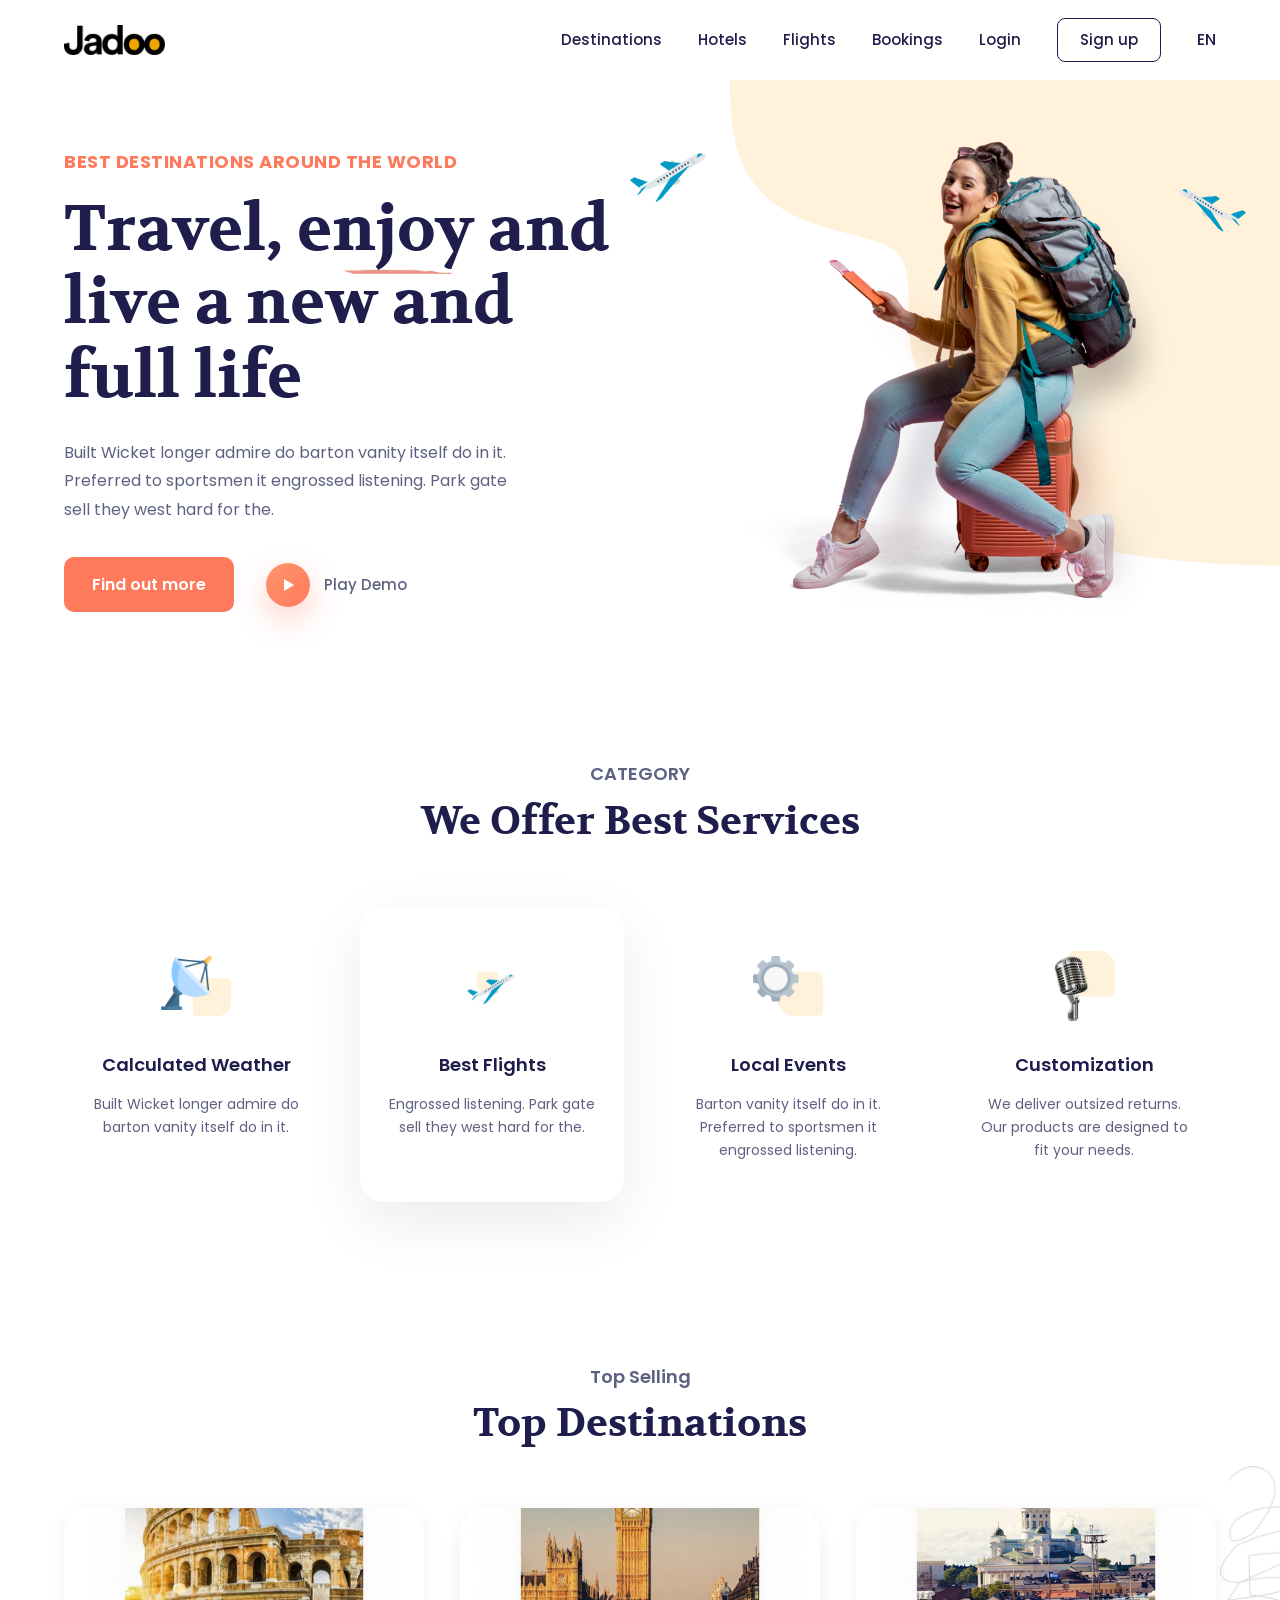
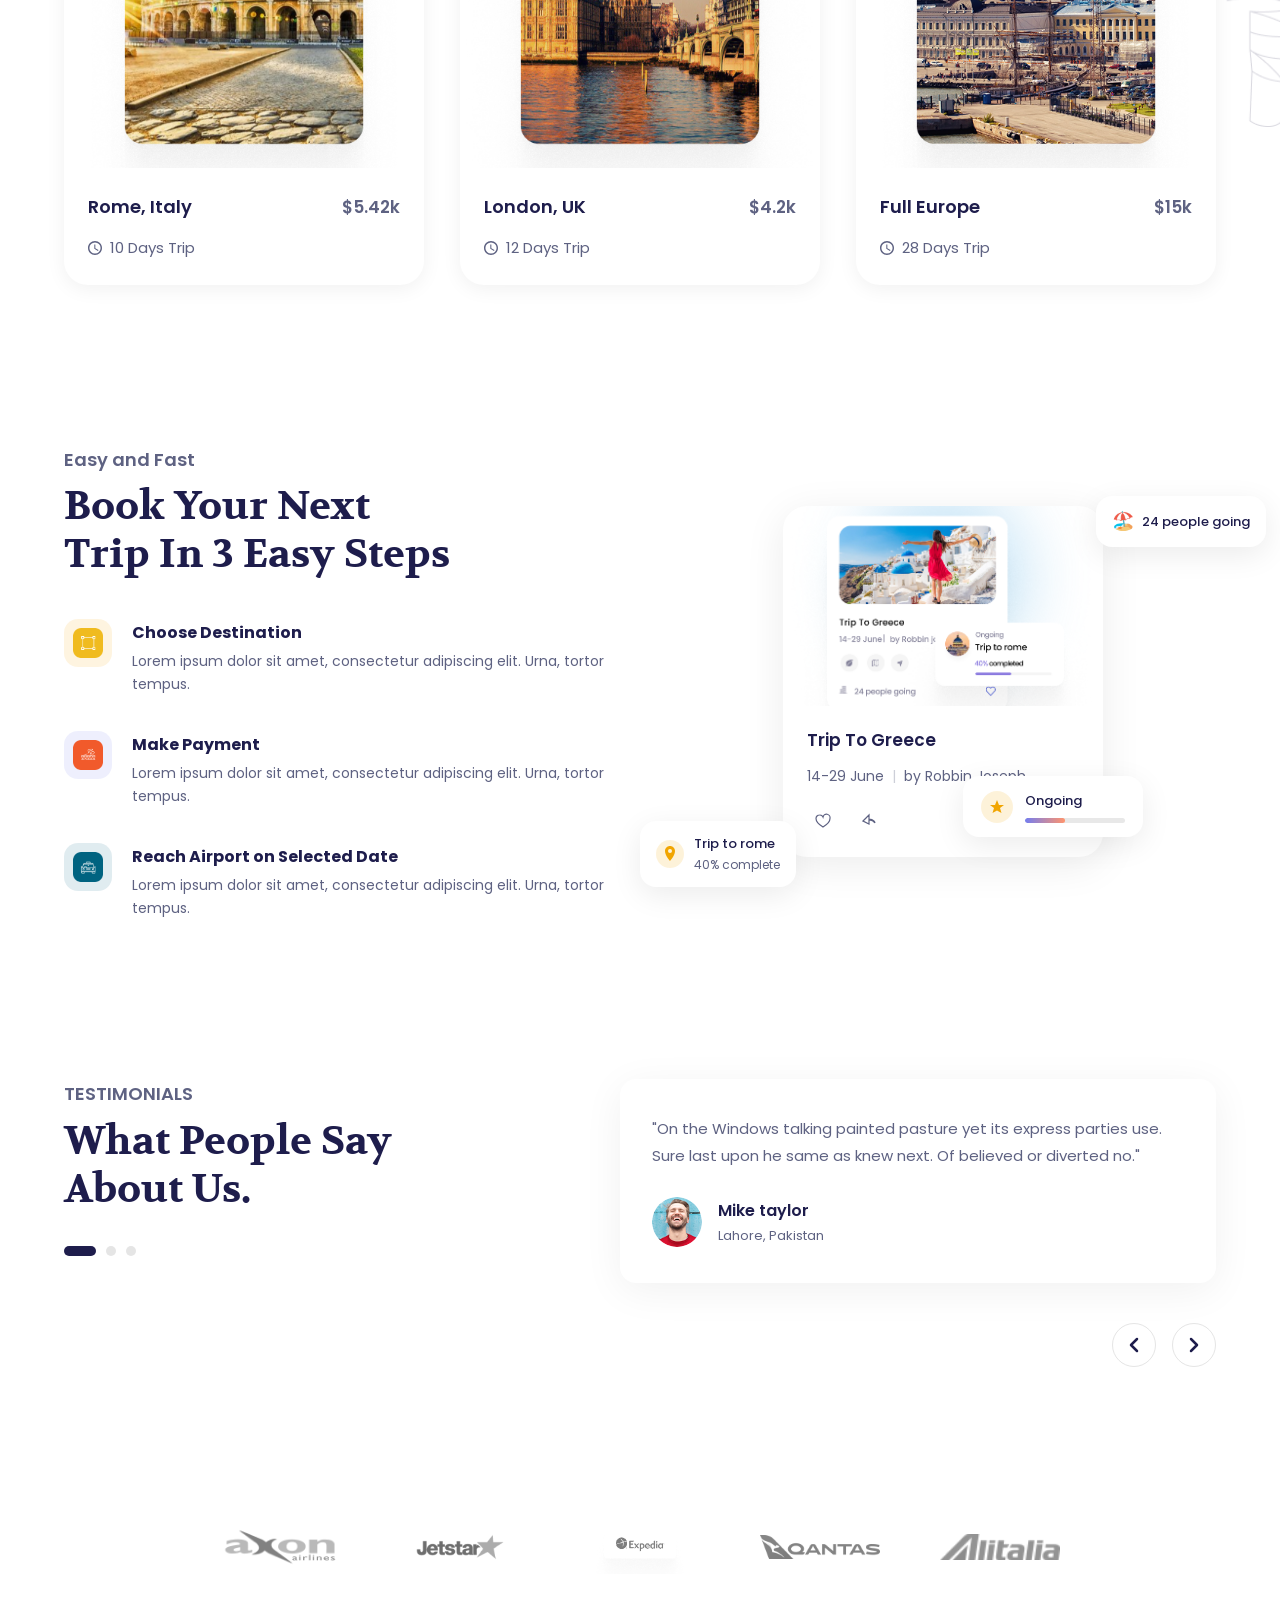
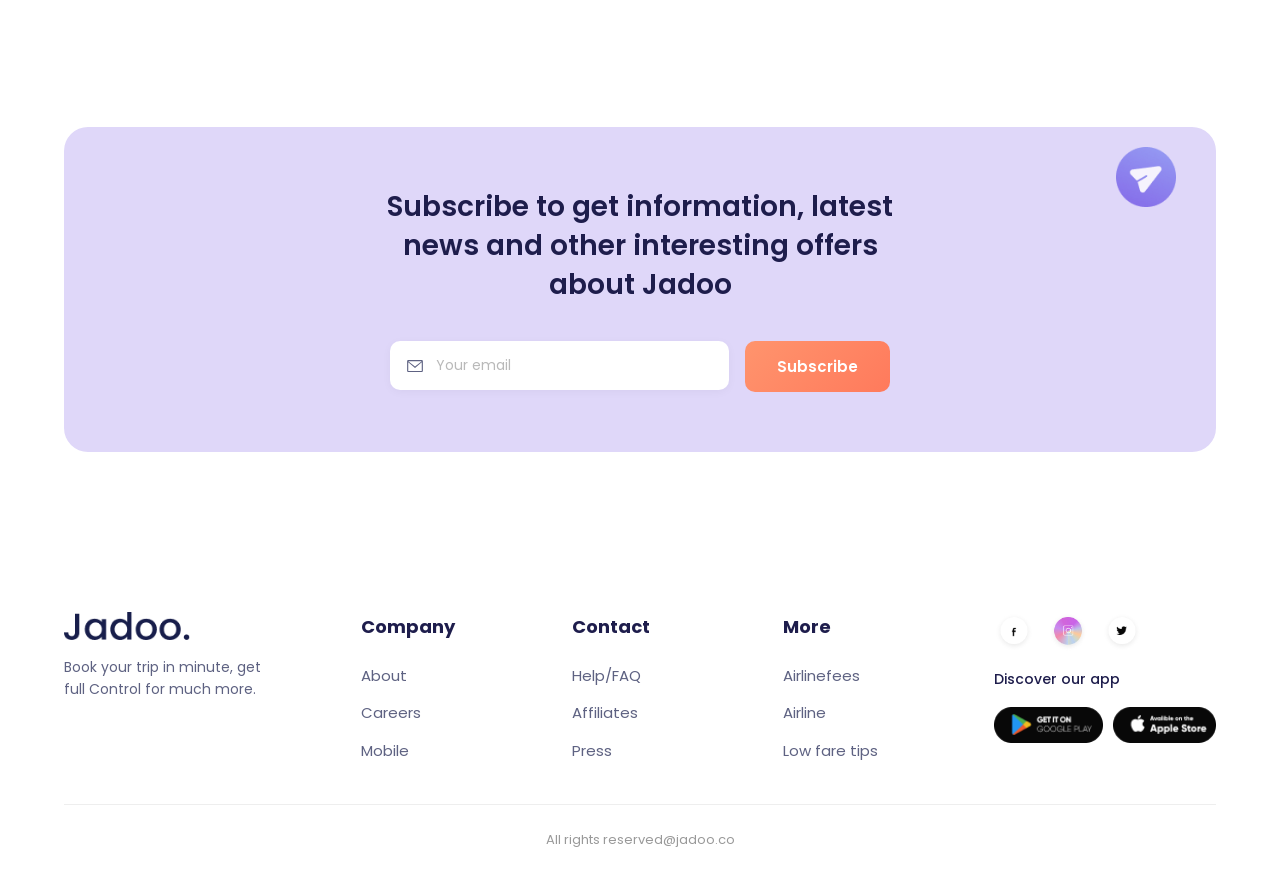
==== index.html @ 292cc36c "first commit" ====
<!DOCTYPE html>
<html lang="en">
<head>
  <meta charset="UTF-8">
  <meta name="viewport" content="width=device-width, initial-scale=1.0">
  <title>Jadoo - Travel More & Discover</title>
  <link rel="preconnect" href="https://fonts.googleapis.com">
  <link rel="preconnect" href="https://fonts.gstatic.com" crossorigin>
  <link href="https://fonts.googleapis.com/css2?family=Poppins:wght@300;400;500;600;700;800&family=Volkhov:ital,wght@0,400;0,700;1,700&display=swap" rel="stylesheet">
  <link rel="stylesheet" href="style.css">
</head>
<body>

  <!-- ===================== NAVBAR ===================== -->
  <header class="header">
    <div class="container">
      <nav class="navbar">
        <a href="#" class="logo">
          <img src="Assets/S1 Logo.png" alt="Jadoo">
        </a>

        <ul class="nav-links" id="navLinks">
          <li><a href="#destinations">Destinations</a></li>
          <li><a href="#services">Hotels</a></li>
          <li><a href="#booking">Flights</a></li>
          <li><a href="#testimonials">Bookings</a></li>
          <li><a href="#" class="nav-login">Login</a></li>
          <li><a href="#" class="btn btn-outline-nav">Sign up</a></li>
          <li class="lang-selector">EN</li>
        </ul>

        <button class="hamburger" id="hamburger" aria-label="Toggle navigation menu">
          <span></span>
          <span></span>
          <span></span>
        </button>
      </nav>
    </div>
  </header>

  <!-- ===================== S1: HERO ===================== -->
  <section id="hero" class="hero section">
    <img src="Assets/S1 Decore.png" alt="" class="hero-decore" aria-hidden="true">
    <img src="Assets/S1 Decore2.png" alt="" class="decore2-img" aria-hidden="true">
    <div class="container">
      <div class="hero-grid">
        <div class="hero-text">
          <p class="hero-subtitle">BEST DESTINATIONS AROUND THE WORLD</p>
          <h1 class="hero-heading">
            <span>Travel</span>, enjoy
            and live a new
            and full life
          </h1>
          <p class="hero-description">
            Built Wicket longer admire do barton vanity itself do in it.
            Preferred to sportsmen it engrossed listening. Park gate sell
            they west hard for the.
          </p>
          <div class="hero-buttons">
            <a href="#" class="btn btn-primary">Find out more</a>
            <a href="#" class="btn-play">
              <span class="play-circle">
                <svg width="10" height="12" viewBox="0 0 10 12" fill="none">
                  <path d="M0 0L10 6L0 12V0Z" fill="white"/>
                </svg>
              </span>
              Play Demo
            </a>
          </div>
        </div>
        <div class="hero-image">
          <img src="Assets/S1 Traveller 1.png" alt="Happy traveller with backpack" class="traveller-img">
          <img src="Assets/S1 Plane.png" alt="" class="plane-img" aria-hidden="true">
          <img src="Assets/S1 Plane.png" alt="" class="plane-img-right" aria-hidden="true">
        </div>
      </div>
    </div>
  </section>

  <!-- ===================== S2: SERVICES ===================== -->
  <section id="services" class="services section">
    <div class="container">
      <div class="section-header">
        <p class="section-subtitle">CATEGORY</p>
        <h2 class="section-title">We Offer Best Services</h2>
      </div>

      <div class="services-grid">
        <div class="service-card">
          <div class="service-icon">
            <img src="Assets/S2 Calculated Weather.png" alt="Calculated Weather">
          </div>
          <h3>Calculated Weather</h3>
          <p>Built Wicket longer admire do barton vanity itself do in it.</p>
        </div>

        <div class="service-card active">
          <div class="service-icon">
            <img src="Assets/S2 Best Flights.png" alt="Best Flights">
          </div>
          <h3>Best Flights</h3>
          <p>Engrossed listening. Park gate sell they west hard for the.</p>
        </div>

        <div class="service-card">
          <div class="service-icon">
            <img src="Assets/S2 Local Events.png" alt="Local Events">
          </div>
          <h3>Local Events</h3>
          <p>Barton vanity itself do in it. Preferred to sportsmen it engrossed listening.</p>
        </div>

        <div class="service-card">
          <div class="service-icon">
            <img src="Assets/S2 customization.png" alt="Customization">
          </div>
          <h3>Customization</h3>
          <p>We deliver outsized returns. Our products are designed to fit your needs.</p>
        </div>
      </div>
    </div>
  </section>

  <!-- ===================== S3: TOP DESTINATIONS ===================== -->
  <section id="destinations" class="destinations section">
    <div class="container">
      <div class="section-header">
        <p class="section-subtitle">Top Selling</p>
        <h2 class="section-title">Top Destinations</h2>
      </div>

      <div class="destinations-grid">
        <div class="destination-card">
          <div class="destination-img">
            <img src="Assets/S3 destination1.png" alt="Rome, Italy">
          </div>
          <div class="destination-info">
            <div class="destination-meta">
              <h3>Rome, Italy</h3>
              <span class="price">$5.42k</span>
            </div>
            <p class="duration">
              <svg width="14" height="14" viewBox="0 0 14 14" fill="none"><path d="M7 0C3.13 0 0 3.13 0 7s3.13 7 7 7 7-3.13 7-7-3.13-7-7-7zm0 12.6A5.6 5.6 0 1 1 7 1.4a5.6 5.6 0 0 1 0 11.2zm.35-9.1H6.3v4.2l3.675 2.205.525-.861L7.35 7.175V3.5z" fill="#5E6282"/></svg>
              10 Days Trip
            </p>
          </div>
        </div>

        <div class="destination-card">
          <div class="destination-img">
            <img src="Assets/S3 destination 2.jpg" alt="London, UK">
          </div>
          <div class="destination-info">
            <div class="destination-meta">
              <h3>London, UK</h3>
              <span class="price">$4.2k</span>
            </div>
            <p class="duration">
              <svg width="14" height="14" viewBox="0 0 14 14" fill="none"><path d="M7 0C3.13 0 0 3.13 0 7s3.13 7 7 7 7-3.13 7-7-3.13-7-7-7zm0 12.6A5.6 5.6 0 1 1 7 1.4a5.6 5.6 0 0 1 0 11.2zm.35-9.1H6.3v4.2l3.675 2.205.525-.861L7.35 7.175V3.5z" fill="#5E6282"/></svg>
              12 Days Trip
            </p>
          </div>
        </div>

        <div class="destination-card">
          <div class="destination-img">
            <img src="Assets/S3 destination 3.png" alt="Full Europe">
          </div>
          <div class="destination-info">
            <div class="destination-meta">
              <h3>Full Europe</h3>
              <span class="price">$15k</span>
            </div>
            <p class="duration">
              <svg width="14" height="14" viewBox="0 0 14 14" fill="none"><path d="M7 0C3.13 0 0 3.13 0 7s3.13 7 7 7 7-3.13 7-7-3.13-7-7-7zm0 12.6A5.6 5.6 0 1 1 7 1.4a5.6 5.6 0 0 1 0 11.2zm.35-9.1H6.3v4.2l3.675 2.205.525-.861L7.35 7.175V3.5z" fill="#5E6282"/></svg>
              28 Days Trip
            </p>
          </div>
        </div>
      </div>

      <img src="Assets/S3 Decore.png" alt="" class="destinations-decore" aria-hidden="true">
    </div>
  </section>

  <!-- ===================== S4: BOOKING STEPS ===================== -->
  <section id="booking" class="booking section">
    <div class="container">
      <div class="booking-grid">
        <div class="booking-left">
          <p class="section-subtitle">Easy and Fast</p>
          <h2 class="section-title booking-title">Book Your Next Trip In 3 Easy Steps</h2>

          <div class="steps">
            <div class="step">
              <div class="step-icon step-icon--orange">
                <img src="Assets/S4 choose destination.png" alt="Choose Destination">
              </div>
              <div class="step-text">
                <h3>Choose Destination</h3>
                <p>Lorem ipsum dolor sit amet, consectetur adipiscing elit. Urna, tortor tempus.</p>
              </div>
            </div>

            <div class="step">
              <div class="step-icon step-icon--blue">
                <img src="Assets/S4 make payment.png" alt="Make Payment">
              </div>
              <div class="step-text">
                <h3>Make Payment</h3>
                <p>Lorem ipsum dolor sit amet, consectetur adipiscing elit. Urna, tortor tempus.</p>
              </div>
            </div>

            <div class="step">
              <div class="step-icon step-icon--teal">
                <img src="Assets/S4  reach airport.png" alt="Reach Airport">
              </div>
              <div class="step-text">
                <h3>Reach Airport on Selected Date</h3>
                <p>Lorem ipsum dolor sit amet, consectetur adipiscing elit. Urna, tortor tempus.</p>
              </div>
            </div>
          </div>
        </div>

        <div class="booking-right">
          <div class="trip-card">
            <img src="Assets/S4 side image.png" alt="Trip to Greece" class="trip-card-img">
            <div class="trip-card-body">
              <h4>Trip To Greece</h4>
              <div class="trip-details">
                <p class="trip-date">14-29 June</p>
                <span class="trip-separator">|</span>
                <p class="trip-author">by Robbin Joseph</p>
              </div>
              <div class="trip-actions">
                <button class="trip-action-btn" aria-label="Save">
                  <svg width="16" height="16" viewBox="0 0 16 16" fill="none"><path d="M4.5 2A3.5 3.5 0 0 0 1 5.5c0 3.5 4.5 7 7 8.5 2.5-1.5 7-5 7-8.5A3.5 3.5 0 0 0 8 4.05 3.5 3.5 0 0 0 4.5 2z" stroke="#5E6282" stroke-width="1.2"/></svg>
                </button>
                <button class="trip-action-btn" aria-label="Share">
                  <svg width="16" height="16" viewBox="0 0 16 16" fill="none"><path d="M2 8l6-6v4c5 0 6 4 6 4s-2-3-6-3v4L2 8z" stroke="#5E6282" stroke-width="1.2" fill="none"/></svg>
                </button>
              </div>
            </div>

            <div class="trip-overlay-card">
              <div class="trip-overlay-icon">
                <svg width="14" height="14" viewBox="0 0 14 14" fill="none"><path d="M7 0L9 5h5l-4 3 1.5 5L7 10.5 2.5 13 4 8 0 5h5L7 0z" fill="#F1A501"/></svg>
              </div>
              <div class="trip-overlay-content">
                <p class="trip-overlay-label">Ongoing</p>
                <div class="trip-progress">
                  <div class="trip-progress-bar"></div>
                </div>
              </div>
            </div>
          </div>

          <div class="trip-mini-card">
            <div class="trip-mini-icon">
              <svg width="16" height="16" viewBox="0 0 16 16" fill="none"><path d="M8 0C5.24 0 3 2.24 3 5c0 4.5 5 10 5 10s5-5.5 5-10c0-2.76-2.24-5-5-5zm0 7a2 2 0 1 1 0-4 2 2 0 0 1 0 4z" fill="#F1A501"/></svg>
            </div>
            <div>
              <p class="trip-mini-title">Trip to rome</p>
              <p class="trip-mini-percent">40% complete</p>
            </div>
          </div>

          <div class="trip-people-card">
            <span class="people-emoji">🏖️</span>
            <p>24 people going</p>
          </div>
        </div>
      </div>
    </div>
  </section>

  <!-- ===================== S5: TESTIMONIALS ===================== -->
  <section id="testimonials" class="testimonials section">
    <div class="container">
      <div class="testimonials-grid">
        <div class="testimonials-left">
          <p class="section-subtitle">TESTIMONIALS</p>
          <h2 class="section-title">What People Say<br>About Us.</h2>
          <div class="testimonial-dots">
            <span class="dot active"></span>
            <span class="dot"></span>
            <span class="dot"></span>
          </div>
        </div>

        <div class="testimonials-right">
          <div class="testimonial-slider" id="testimonialSlider">
            <div class="testimonial-card active">
              <p class="testimonial-quote">
                "On the Windows talking painted pasture yet its express parties use. Sure last upon he same as knew next. Of believed or diverted no."
              </p>
              <div class="testimonial-author">
                <img src="Assets/S5 testimonial avater.png" alt="Mike Taylor">
                <div>
                  <h4>Mike taylor</h4>
                  <p>Lahore, Pakistan</p>
                </div>
              </div>
            </div>

            <div class="testimonial-card">
              <p class="testimonial-quote">
                "On the Windows talking painted pasture yet its express parties use. Sure last upon he same as knew next. Of believed or diverted no rejoiced."
              </p>
              <div class="testimonial-author">
                <img src="Assets/S5 testimonial avater.png" alt="Chris Thomas">
                <div>
                  <h4>Chris Thomas</h4>
                  <p>CEO of Red Button</p>
                </div>
              </div>
            </div>

            <div class="testimonial-card">
              <p class="testimonial-quote">
                "On the Windows talking painted pasture yet its express parties use. Sure last upon he same as knew next."
              </p>
              <div class="testimonial-author">
                <img src="Assets/S5 testimonial avater.png" alt="Sarah Johnson">
                <div>
                  <h4>Sarah Johnson</h4>
                  <p>New York, USA</p>
                </div>
              </div>
            </div>
          </div>

          <div class="testimonial-nav">
            <button class="testimonial-nav-btn prev" aria-label="Previous testimonial">
              <svg width="10" height="16" viewBox="0 0 10 16" fill="none"><path d="M8 2L2 8l6 6" stroke="currentColor" stroke-width="2.5" stroke-linecap="round" stroke-linejoin="round"/></svg>
            </button>
            <button class="testimonial-nav-btn next" aria-label="Next testimonial">
              <svg width="10" height="16" viewBox="0 0 10 16" fill="none"><path d="M2 2l6 6-6 6" stroke="currentColor" stroke-width="2.5" stroke-linecap="round" stroke-linejoin="round"/></svg>
            </button>
          </div>
        </div>
      </div>

      <div class="sponsors">
        <img src="Assets/S5 sponsor1.png" alt="Sponsor">
        <img src="Assets/S5 sponsor2.png" alt="Sponsor">
        <img src="Assets/S5 sponsor3.png" alt="Sponsor">
        <img src="Assets/S5 sponsor4.png" alt="Sponsor">
        <img src="Assets/S5 sponsor5.png" alt="Sponsor">
      </div>
    </div>
  </section>

  <!-- ===================== S6: SUBSCRIBE ===================== -->
  <section id="subscribe" class="subscribe section">
    <div class="container">
      <div class="subscribe-card">
        <img src="Assets/S6 top corner icon.png" alt="" class="subscribe-icon" aria-hidden="true">
        <div class="subscribe-content">
          <h2>Subscribe to get information, latest news and other interesting offers about Jadoo</h2>
          <form class="subscribe-form" onsubmit="return false;">
            <div class="subscribe-input-group">
              <svg class="input-icon" width="18" height="18" viewBox="0 0 18 18" fill="none"><path d="M15.75 3H2.25A1.125 1.125 0 0 0 1.125 4.125v9.75A1.125 1.125 0 0 0 2.25 15h13.5a1.125 1.125 0 0 0 1.125-1.125v-9.75A1.125 1.125 0 0 0 15.75 3zM2.25 4.125h13.5L9 9.563 2.25 4.125zm0 9.75v-8.7L9 10.875l6.75-5.7v8.7H2.25z" fill="#5E6282"/></svg>
              <input type="email" placeholder="Your email" aria-label="Email address">
            </div>
            <button type="submit" class="btn btn-subscribe">Subscribe</button>
          </form>
        </div>
      </div>
    </div>
  </section>

  <!-- ===================== S7: FOOTER ===================== -->
  <footer class="footer">
    <div class="container">
      <div class="footer-grid">
        <div class="footer-brand">
          <a href="#" class="footer-logo">
            <img src="Assets/footer logo.png" alt="Jadoo">
          </a>
          <p>Book your trip in minute, get full Control for much more.</p>
        </div>

        <div class="footer-col">
          <h4>Company</h4>
          <ul>
            <li><a href="#">About</a></li>
            <li><a href="#">Careers</a></li>
            <li><a href="#">Mobile</a></li>
          </ul>
        </div>

        <div class="footer-col">
          <h4>Contact</h4>
          <ul>
            <li><a href="#">Help/FAQ</a></li>
            <li><a href="#">Affiliates</a></li>
            <li><a href="#">Press</a></li>
          </ul>
        </div>

        <div class="footer-col">
          <h4>More</h4>
          <ul>
            <li><a href="#">Airlinefees</a></li>
            <li><a href="#">Airline</a></li>
            <li><a href="#">Low fare tips</a></li>
          </ul>
        </div>

        <div class="footer-social-apps">
          <div class="social-icons">
            <a href="#" aria-label="Facebook"><img src="Assets/Social.png" alt="Facebook"></a>
            <a href="#" aria-label="Instagram"><img src="Assets/Social (1).png" alt="Instagram"></a>
            <a href="#" aria-label="Twitter"><img src="Assets/Social (2).png" alt="Twitter"></a>
          </div>
          <p class="discover-label">Discover our app</p>
          <div class="app-badges">
            <a href="#"><img src="Assets/Google Play.png" alt="Get it on Google Play"></a>
            <a href="#"><img src="Assets/Play Store.png" alt="Download on the App Store"></a>
          </div>
        </div>
      </div>

      <div class="footer-bottom">
        <p>All rights reserved@jadoo.co</p>
      </div>
    </div>
  </footer>

  <script src="script.js"></script>
</body>
</html>
---- style.css ----
/* ===========================
   1. RESET & CSS VARIABLES
   =========================== */

*,
*::before,
*::after {
  margin: 0;
  padding: 0;
  box-sizing: border-box;
}

:root {
  --primary: #FF7A5C;
  --primary-dark: #e8654a;
  --dark-blue: #1E1D4C;
  --light-bg: #F7F7FB;
  --text-gray: #5E6282;
  --white: #FFFFFF;
  --accent-yellow: #F1A501;
  --accent-purple: #747DEF;
  --subscribe-bg: #DFD7F9;
  --shadow: 0 8px 30px rgba(0, 0, 0, 0.06);
  --shadow-lg: 0 20px 60px rgba(0, 0, 0, 0.08);
  --radius: 16px;
  --radius-sm: 10px;
  --radius-lg: 24px;
  --container: 1200px;
  --section-pad: 80px;
  --transition: 0.3s ease;
}

html {
  scroll-behavior: smooth;
}

body {
  font-family: 'Poppins', sans-serif;
  color: var(--text-gray);
  background: var(--white);
  line-height: 1.7;
  overflow-x: hidden;
}

img {
  max-width: 100%;
  display: block;
}

a {
  text-decoration: none;
  color: inherit;
}

ul {
  list-style: none;
}

button {
  border: none;
  background: none;
  cursor: pointer;
  font-family: inherit;
}

/* ===========================
   2. UTILITY / GLOBAL
   =========================== */

.container {
  max-width: var(--container);
  margin: 0 auto;
  padding: 0 24px;
}

.section {
  padding: var(--section-pad) 0;
}

.section-header {
  text-align: center;
  margin-bottom: 60px;
}

.section-subtitle {
  font-size: 18px;
  font-weight: 600;
  color: var(--text-gray);
  margin-bottom: 8px;
}

.section-title {
  font-family: 'Volkhov', serif;
  font-size: 40px;
  font-weight: 700;
  color: var(--dark-blue);
  line-height: 1.2;
}

.btn {
  display: inline-block;
  padding: 14px 28px;
  border-radius: var(--radius-sm);
  font-size: 16px;
  font-weight: 600;
  transition: var(--transition);
  cursor: pointer;
  border: none;
  font-family: inherit;
}

.btn-primary {
  background: var(--primary);
  color: var(--white);
}

.btn-primary:hover {
  background: var(--primary-dark);
  transform: translateY(-2px);
  box-shadow: 0 8px 24px rgba(255, 122, 92, 0.35);
}

/* ===========================
   3. NAVBAR
   =========================== */

.header {
  position: fixed;
  top: 0;
  left: 0;
  width: 100%;
  z-index: 1000;
  background: rgba(255, 255, 255, 0.95);
  backdrop-filter: blur(10px);
  transition: box-shadow var(--transition);
}

.header.scrolled {
  box-shadow: 0 2px 20px rgba(0, 0, 0, 0.06);
}

.navbar {
  display: flex;
  align-items: center;
  justify-content: space-between;
  height: 80px;
}

.logo img {
  height: 30px;
  width: auto;
}

.nav-links {
  display: flex;
  align-items: center;
  gap: 36px;
}

.nav-links li a {
  font-size: 15px;
  font-weight: 500;
  color: var(--dark-blue);
  transition: color var(--transition);
  position: relative;
}

.nav-links li a:hover {
  color: var(--primary);
}

.nav-links li a::after {
  content: '';
  position: absolute;
  bottom: -4px;
  left: 0;
  width: 0;
  height: 2px;
  background: var(--primary);
  transition: width var(--transition);
}

.nav-links li a:hover::after {
  width: 100%;
}

.btn-outline-nav {
  border: 1px solid var(--dark-blue) !important;
  border-radius: 8px !important;
  padding: 8px 22px !important;
  font-weight: 500 !important;
}

.btn-outline-nav:hover {
  background: var(--dark-blue) !important;
  color: var(--white) !important;
}

.btn-outline-nav::after {
  display: none !important;
}

.lang-selector {
  font-weight: 500;
  color: var(--dark-blue);
  cursor: pointer;
}

.hamburger {
  display: none;
  flex-direction: column;
  gap: 5px;
  z-index: 1001;
}

.hamburger span {
  display: block;
  width: 26px;
  height: 3px;
  background: var(--dark-blue);
  border-radius: 2px;
  transition: var(--transition);
}

.hamburger.active span:nth-child(1) {
  transform: rotate(45deg) translate(5px, 6px);
}

.hamburger.active span:nth-child(2) {
  opacity: 0;
}

.hamburger.active span:nth-child(3) {
  transform: rotate(-45deg) translate(5px, -6px);
}

/* ===========================
   4. S1 – HERO SECTION
   =========================== */

.hero {
  padding-top: 140px;
  padding-bottom: 60px;
  position: relative;
  overflow: hidden;
}

.hero-decore {
  position: absolute;
  top: 0;
  right: 0;
  width: 550px;
  z-index: 0;
  pointer-events: none;
}

.hero-grid {
  display: grid;
  grid-template-columns: 1fr 1fr;
  align-items: center;
  gap: 40px;
  position: relative;
  z-index: 1;
}

.hero-subtitle {
  font-size: 18px;
  font-weight: 700;
  color: var(--primary);
  letter-spacing: 0.5px;
  margin-bottom: 16px;
  text-transform: uppercase;
}

.hero-heading {
  font-family: 'Volkhov', serif;
  font-size: 64px;
  font-weight: 700;
  color: var(--dark-blue);
  line-height: 1.15;
  margin-bottom: 24px;
}

.heading-highlight {
  position: relative;
  display: inline;
}

.heading-highlight::after {
  content: '';
  position: absolute;
  bottom: 2px;
  left: 0;
  width: 100%;
  height: 10px;
  background: var(--accent-yellow);
  opacity: 0.4;
  border-radius: 4px;
  z-index: -1;
}

.hero-description {
  font-size: 16px;
  color: var(--text-gray);
  max-width: 460px;
  margin-bottom: 32px;
  line-height: 1.8;
}

.hero-buttons {
  display: flex;
  align-items: center;
  gap: 32px;
}

.btn-play {
  display: flex;
  align-items: center;
  gap: 14px;
  font-size: 15px;
  font-weight: 500;
  color: var(--text-gray);
  transition: color var(--transition);
}

.btn-play:hover {
  color: var(--dark-blue);
}

.play-circle {
  width: 44px;
  height: 44px;
  background: linear-gradient(135deg, #FF946D 0%, #FF7A5C 100%);
  border-radius: 50%;
  display: flex;
  align-items: center;
  justify-content: center;
  box-shadow: 0 12px 30px rgba(255, 122, 92, 0.35);
  transition: transform var(--transition);
}

.play-circle svg {
  margin-left: 2px;
}

.btn-play:hover .play-circle {
  transform: scale(1.1);
}

.hero-image {
  position: relative;
  display: flex;
  justify-content: center;
}

.traveller-img {
  width: 100%;
  max-width: 480px;
  position: relative;
  z-index: 2;
}

.plane-img {
  position: absolute;
  top: -20px;
  left: -30px;
  width: 80px;
  z-index: 3;
  animation: float 4s ease-in-out infinite;
}

.hero-text {
  position: relative;
}

.decore2-img {
  position: absolute;
  top: 40%;
  left: 32%;
  transform: translate(-50%, -50%);
  width: 140px;
  z-index: 0;
  pointer-events: none;
  opacity: 0.7;
}

.plane-img-right {
  position: absolute;
  top: 20px;
  right: -30px;
  width: 70px;
  z-index: 3;
  transform: scaleX(-1);
  animation: float 4.5s ease-in-out infinite 1s;
}

@keyframes float {
  0%, 100% { transform: translateY(0) rotate(0deg); }
  50% { transform: translateY(-18px) rotate(3deg); }
}

/* ===========================
   5. S2 – SERVICES
   =========================== */

.services {
  background: var(--white);
}

.services-grid {
  display: grid;
  grid-template-columns: repeat(4, 1fr);
  gap: 32px;
}

.service-card {
  text-align: center;
  padding: 40px 28px;
  border-radius: var(--radius-lg);
  transition: all var(--transition);
  position: relative;
}

.service-card:hover {
  transform: translateY(-10px);
  box-shadow: var(--shadow-lg);
}

.service-card.active {
  box-shadow: var(--shadow-lg);
}

.service-icon {
  width: 80px;
  height: 80px;
  margin: 0 auto 24px;
  display: flex;
  align-items: center;
  justify-content: center;
}

.service-icon img {
  max-width: 70px;
  max-height: 70px;
  object-fit: contain;
}

.service-card h3 {
  font-size: 18px;
  font-weight: 600;
  color: var(--dark-blue);
  margin-bottom: 12px;
}

.service-card p {
  font-size: 14px;
  color: var(--text-gray);
  line-height: 1.65;
}

/* ===========================
   6. S3 – TOP DESTINATIONS
   =========================== */

.destinations {
  background: var(--white);
  position: relative;
}

.destinations .container {
  position: relative;
}

.destinations-decore {
  position: absolute;
  right: -80px;
  top: 20%;
  width: 100px;
  opacity: 0.3;
  pointer-events: none;
}

.destinations-grid {
  display: grid;
  grid-template-columns: repeat(3, 1fr);
  gap: 36px;
}

.destination-card {
  background: var(--white);
  border-radius: var(--radius-lg);
  overflow: hidden;
  box-shadow: 0 4px 20px rgba(0, 0, 0, 0.06);
  transition: all var(--transition);
}

.destination-card:hover {
  transform: translateY(-8px);
  box-shadow: var(--shadow-lg);
}

.destination-img {
  width: 100%;
  height: 260px;
  overflow: hidden;
}

.destination-img img {
  width: 100%;
  height: 100%;
  object-fit: cover;
  transition: transform 0.5s ease;
}

.destination-card:hover .destination-img img {
  transform: scale(1.05);
}

.destination-info {
  padding: 24px;
}

.destination-meta {
  display: flex;
  justify-content: space-between;
  align-items: center;
  margin-bottom: 12px;
}

.destination-meta h3 {
  font-size: 18px;
  font-weight: 600;
  color: var(--dark-blue);
}

.price {
  font-size: 17px;
  font-weight: 600;
  color: var(--text-gray);
}

.duration {
  display: flex;
  align-items: center;
  gap: 8px;
  font-size: 15px;
  color: var(--text-gray);
}

.duration svg {
  flex-shrink: 0;
}

/* ===========================
   7. S4 – BOOKING STEPS
   =========================== */

.booking {
  background: var(--white);
}

.booking-grid {
  display: grid;
  grid-template-columns: 1fr 1fr;
  gap: 60px;
  align-items: center;
}

.booking-title {
  text-align: left;
  margin-bottom: 40px;
  max-width: 400px;
}

.booking-left .section-subtitle {
  text-align: left;
}

.steps {
  display: flex;
  flex-direction: column;
  gap: 36px;
}

.step {
  display: flex;
  gap: 20px;
  align-items: flex-start;
}

.step-icon {
  width: 48px;
  height: 48px;
  border-radius: 14px;
  display: flex;
  align-items: center;
  justify-content: center;
  flex-shrink: 0;
}

.step-icon img {
  width: 30px;
  height: 30px;
  object-fit: contain;
}

.step-icon--orange { background: rgba(241, 165, 1, 0.12); }
.step-icon--blue { background: rgba(116, 125, 239, 0.12); }
.step-icon--teal { background: rgba(0, 99, 128, 0.12); }

.step-text h3 {
  font-size: 16px;
  font-weight: 700;
  color: var(--dark-blue);
  margin-bottom: 4px;
}

.step-text p {
  font-size: 14px;
  color: var(--text-gray);
  line-height: 1.6;
}

.booking-right {
  position: relative;
  display: flex;
  justify-content: center;
}

.trip-card {
  background: var(--white);
  border-radius: var(--radius-lg);
  box-shadow: 0 8px 40px rgba(0, 0, 0, 0.08);
  overflow: visible;
  width: 320px;
  position: relative;
}

.trip-card-img {
  width: 100%;
  height: 200px;
  object-fit: cover;
  border-radius: var(--radius-lg) var(--radius-lg) 0 0;
}

.trip-card-body {
  padding: 20px 24px;
}

.trip-card-body h4 {
  font-size: 17px;
  font-weight: 600;
  color: var(--dark-blue);
  margin-bottom: 10px;
}

.trip-details {
  display: flex;
  align-items: center;
  gap: 8px;
  font-size: 14px;
  color: var(--text-gray);
  margin-bottom: 16px;
}

.trip-separator {
  opacity: 0.3;
}

.trip-actions {
  display: flex;
  gap: 14px;
}

.trip-action-btn {
  width: 32px;
  height: 32px;
  display: flex;
  align-items: center;
  justify-content: center;
  border-radius: 50%;
  transition: background var(--transition);
}

.trip-action-btn:hover {
  background: var(--light-bg);
}

.trip-overlay-card {
  position: absolute;
  bottom: 20px;
  right: -40px;
  background: var(--white);
  border-radius: var(--radius);
  padding: 14px 18px;
  display: flex;
  align-items: center;
  gap: 12px;
  box-shadow: 0 8px 30px rgba(0, 0, 0, 0.08);
  z-index: 5;
}

.trip-overlay-icon {
  width: 32px;
  height: 32px;
  border-radius: 50%;
  background: rgba(241, 165, 1, 0.15);
  display: flex;
  align-items: center;
  justify-content: center;
}

.trip-overlay-label {
  font-size: 13px;
  font-weight: 500;
  color: var(--dark-blue);
  margin-bottom: 6px;
}

.trip-progress {
  width: 100px;
  height: 5px;
  background: #e8e8e8;
  border-radius: 10px;
  overflow: hidden;
}

.trip-progress-bar {
  width: 40%;
  height: 100%;
  background: linear-gradient(90deg, var(--accent-purple), #FF946D);
  border-radius: 10px;
}

.trip-mini-card {
  position: absolute;
  bottom: -30px;
  left: -30px;
  background: var(--white);
  border-radius: var(--radius);
  padding: 12px 16px;
  display: flex;
  align-items: center;
  gap: 10px;
  box-shadow: 0 8px 30px rgba(0, 0, 0, 0.08);
  z-index: 5;
}

.trip-mini-icon {
  width: 28px;
  height: 28px;
  border-radius: 50%;
  background: rgba(241, 165, 1, 0.15);
  display: flex;
  align-items: center;
  justify-content: center;
}

.trip-mini-title {
  font-size: 13px;
  font-weight: 500;
  color: var(--dark-blue);
}

.trip-mini-percent {
  font-size: 12px;
  color: var(--text-gray);
}

.trip-people-card {
  position: absolute;
  top: -10px;
  right: -50px;
  background: var(--white);
  border-radius: var(--radius);
  padding: 10px 16px;
  display: flex;
  align-items: center;
  gap: 8px;
  box-shadow: 0 8px 30px rgba(0, 0, 0, 0.08);
  font-size: 13px;
  color: var(--dark-blue);
  font-weight: 500;
  z-index: 5;
}

.people-emoji {
  font-size: 18px;
}

/* ===========================
   8. S5 – TESTIMONIALS
   =========================== */

.testimonials {
  background: var(--white);
  padding-bottom: 40px;
}

.testimonials-grid {
  display: grid;
  grid-template-columns: 1fr 1.2fr;
  gap: 60px;
  align-items: flex-start;
  margin-bottom: 80px;
}

.testimonials-left .section-subtitle {
  text-align: left;
}

.testimonials-left .section-title {
  text-align: left;
  margin-bottom: 32px;
}

.testimonial-dots {
  display: flex;
  gap: 10px;
}

.dot {
  width: 10px;
  height: 10px;
  border-radius: 50%;
  background: #E5E5E5;
  cursor: pointer;
  transition: all var(--transition);
}

.dot.active {
  width: 32px;
  border-radius: 20px;
  background: var(--dark-blue);
}

.testimonials-right {
  position: relative;
}

.testimonial-slider {
  position: relative;
  min-height: 220px;
}

.testimonial-card {
  background: var(--white);
  border-radius: var(--radius);
  padding: 36px 32px;
  box-shadow: 0 8px 40px rgba(0, 0, 0, 0.06);
  position: absolute;
  top: 0;
  left: 0;
  width: 100%;
  opacity: 0;
  transform: translateX(30px);
  transition: all 0.5s ease;
  pointer-events: none;
}

.testimonial-card.active {
  opacity: 1;
  transform: translateX(0);
  pointer-events: auto;
  position: relative;
}

.testimonial-quote {
  font-size: 15px;
  color: var(--text-gray);
  line-height: 1.8;
  margin-bottom: 28px;
}

.testimonial-author {
  display: flex;
  align-items: center;
  gap: 16px;
}

.testimonial-author img {
  width: 50px;
  height: 50px;
  border-radius: 50%;
  object-fit: cover;
}

.testimonial-author h4 {
  font-size: 16px;
  font-weight: 600;
  color: var(--dark-blue);
}

.testimonial-author p {
  font-size: 13px;
  color: var(--text-gray);
}

.testimonial-nav {
  display: flex;
  gap: 16px;
  margin-top: 24px;
  justify-content: flex-end;
}

.testimonial-nav-btn {
  width: 44px;
  height: 44px;
  border-radius: 50%;
  display: flex;
  align-items: center;
  justify-content: center;
  transition: all var(--transition);
  color: var(--dark-blue);
  border: 1px solid #E5E5E5;
}

.testimonial-nav-btn:hover {
  background: var(--primary);
  color: var(--white);
  border-color: var(--primary);
}

.sponsors {
  display: flex;
  justify-content: center;
  align-items: center;
  gap: 60px;
  flex-wrap: wrap;
  padding: 40px 0;
  opacity: 0.6;
}

.sponsors img {
  width: 120px;
  /* height: 40px; */
  object-fit: contain;
  filter: grayscale(100%);
  transition: filter var(--transition);
}

.sponsors img:hover {
  filter: grayscale(0%);
}

/* ===========================
   9. S6 – SUBSCRIBE
   =========================== */

.subscribe {
  padding: 40px 0 100px;
}

.subscribe-card {
  background: var(--subscribe-bg);
  border-radius: var(--radius-lg);
  padding: 60px 80px;
  text-align: center;
  position: relative;
  overflow: hidden;
}

.subscribe-icon {
  position: absolute;
  top: 20px;
  right: 40px;
  width: 60px;
  opacity: 0.7;
  pointer-events: none;
}

.subscribe-content h2 {
  font-family: 'Poppins', sans-serif;
  font-size: 28px;
  font-weight: 600;
  color: var(--dark-blue);
  max-width: 560px;
  margin: 0 auto 36px;
  line-height: 1.4;
}

.subscribe-form {
  display: flex;
  justify-content: center;
  gap: 16px;
  max-width: 500px;
  margin: 0 auto;
}

.subscribe-input-group {
  flex: 1;
  position: relative;
}

.input-icon {
  position: absolute;
  left: 16px;
  top: 50%;
  transform: translateY(-50%);
  pointer-events: none;
}

.subscribe-input-group input {
  width: 100%;
  padding: 14px 18px 14px 46px;
  border: none;
  border-radius: var(--radius-sm);
  font-size: 14px;
  font-family: inherit;
  color: var(--dark-blue);
  background: var(--white);
  outline: none;
  box-shadow: 0 2px 10px rgba(0, 0, 0, 0.04);
}

.subscribe-input-group input::placeholder {
  color: #b9b9b9;
}

.btn-subscribe {
  padding: 14px 32px;
  background: linear-gradient(135deg, #FF946D 0%, #FF7A5C 100%);
  color: var(--white);
  border: none;
  border-radius: var(--radius-sm);
  font-size: 15px;
  font-weight: 600;
  cursor: pointer;
  transition: all var(--transition);
  white-space: nowrap;
  font-family: inherit;
}

.btn-subscribe:hover {
  transform: translateY(-2px);
  box-shadow: 0 8px 24px rgba(255, 122, 92, 0.35);
}

/* ===========================
   10. S7 – FOOTER
   =========================== */

.footer {
  background: var(--white);
  padding: 60px 0 30px;
}

.footer-grid {
  display: grid;
  grid-template-columns: 1.5fr 1fr 1fr 1fr 1.3fr;
  gap: 40px;
  margin-bottom: 40px;
}

.footer-brand p {
  font-size: 14px;
  color: var(--text-gray);
  margin-top: 16px;
  max-width: 220px;
  line-height: 1.6;
}

.footer-logo img {
  height: 28px;
  width: auto;
}

.footer-col h4 {
  font-size: 18px;
  font-weight: 700;
  color: var(--dark-blue);
  margin-bottom: 20px;
}

.footer-col ul {
  display: flex;
  flex-direction: column;
  gap: 10px;
}

.footer-col ul li a {
  font-size: 15px;
  color: var(--text-gray);
  transition: color var(--transition);
}

.footer-col ul li a:hover {
  color: var(--primary);
}

.footer-social-apps {
  display: flex;
  flex-direction: column;
  gap: 16px;
}

.social-icons {
  display: flex;
  gap: 14px;
}

.social-icons a {
  width: 40px;
  height: 40px;
  display: flex;
  align-items: center;
  justify-content: center;
  transition: transform var(--transition);
}

.social-icons a:hover {
  transform: translateY(-3px);
}

.social-icons img {
  width: 40px;
  height: 40px;
  object-fit: contain;
}

.discover-label {
  font-size: 14px;
  font-weight: 500;
  color: var(--dark-blue);
}

.app-badges {
  display: flex;
  gap: 10px;
}

.app-badges img {
  height: 36px;
  width: auto;
  object-fit: contain;
  transition: transform var(--transition);
}

.app-badges a:hover img {
  transform: translateY(-2px);
}

.footer-bottom {
  text-align: center;
  padding-top: 24px;
  border-top: 1px solid #eee;
  font-size: 13px;
  color: #999;
}

/* ===========================
   11. ANIMATIONS
   =========================== */

@keyframes fadeInUp {
  from {
    opacity: 0;
    transform: translateY(30px);
  }
  to {
    opacity: 1;
    transform: translateY(0);
  }
}

.animate-in {
  opacity: 0;
  transform: translateY(30px);
  transition: all 0.6s ease;
}

.animate-in.visible {
  opacity: 1;
  transform: translateY(0);
}

/* ===========================
   12. MEDIA QUERIES
   =========================== */

/* ---------- Tablet (max 1024px) ---------- */
@media (max-width: 1024px) {
  :root {
    --section-pad: 60px;
  }

  .section-title {
    font-size: 34px;
  }

  .hero-heading {
    font-size: 48px;
  }

  .hero-decore {
    width: 400px;
  }

  .services-grid {
    grid-template-columns: repeat(2, 1fr);
    gap: 24px;
  }

  .destinations-grid {
    grid-template-columns: repeat(2, 1fr);
    gap: 24px;
  }

  .booking-grid {
    gap: 40px;
  }

  .trip-card {
    width: 280px;
  }

  .trip-overlay-card {
    right: -20px;
  }

  .trip-mini-card {
    left: -10px;
  }

  .trip-people-card {
    right: -20px;
  }

  .testimonials-grid {
    gap: 40px;
  }

  .footer-grid {
    grid-template-columns: repeat(3, 1fr);
    gap: 30px;
  }

  .sponsors {
    gap: 40px;
  }
}

/* ---------- Tablet portrait (max 768px) ---------- */
@media (max-width: 768px) {
  :root {
    --section-pad: 50px;
  }

  .hamburger {
    display: flex;
  }

  .nav-links {
    position: fixed;
    top: 0;
    right: -100%;
    width: 280px;
    height: 100vh;
    background: var(--white);
    flex-direction: column;
    padding: 100px 40px 40px;
    gap: 24px;
    box-shadow: -4px 0 30px rgba(0, 0, 0, 0.1);
    transition: right var(--transition);
    z-index: 999;
  }

  .nav-links.active {
    right: 0;
  }

  .hero-grid {
    grid-template-columns: 1fr;
    text-align: center;
  }

  .hero-heading {
    font-size: 40px;
  }

  .hero-description {
    margin: 0 auto 32px;
  }

  .hero-buttons {
    justify-content: center;
  }

  .hero-image {
    order: -1;
  }

  .traveller-img {
    max-width: 340px;
  }

  .plane-img {
    width: 60px;
    top: -10px;
    left: 20px;
  }

  .plane-img-right {
    width: 50px;
    top: 10px;
    right: -10px;
  }

  .decore2-img {
    width: 100px;
  }

  .hero-decore {
    width: 300px;
    top: -30px;
  }

  .section-title {
    font-size: 30px;
  }

  .destinations-grid {
    grid-template-columns: 1fr 1fr;
  }

  .booking-grid {
    grid-template-columns: 1fr;
    gap: 50px;
  }

  .booking-title {
    max-width: 100%;
  }

  .booking-right {
    justify-content: center;
  }

  .trip-overlay-card {
    right: 0;
    bottom: 10px;
  }

  .trip-mini-card {
    left: 0;
    bottom: -20px;
  }

  .trip-people-card {
    right: 0;
    top: -5px;
  }

  .testimonials-grid {
    grid-template-columns: 1fr;
    text-align: center;
    gap: 40px;
  }

  .testimonials-left .section-subtitle,
  .testimonials-left .section-title {
    text-align: center;
  }

  .testimonial-dots {
    justify-content: center;
  }

  .testimonial-nav {
    justify-content: center;
  }

  .subscribe-card {
    padding: 40px 30px;
  }

  .subscribe-content h2 {
    font-size: 22px;
  }

  .subscribe-form {
    flex-direction: column;
  }

  .footer-grid {
    grid-template-columns: 1fr 1fr;
    gap: 30px;
  }

  .sponsors {
    gap: 30px;
  }

  .sponsors img {
    width: 100px;
    height: 32px;
  }
}

/* ---------- Mobile (max 480px) ---------- */
@media (max-width: 480px) {
  :root {
    --section-pad: 40px;
  }

  .container {
    padding: 0 16px;
  }

  .section-header {
    margin-bottom: 40px;
  }

  .section-subtitle {
    font-size: 15px;
  }

  .section-title {
    font-size: 26px;
  }

  .hero {
    padding-top: 110px;
  }

  .hero-heading {
    font-size: 32px;
  }

  .hero-subtitle {
    font-size: 14px;
  }

  .hero-description {
    font-size: 14px;
  }

  .hero-buttons {
    flex-direction: column;
    gap: 20px;
  }

  .hero-buttons .btn-primary {
    width: 100%;
    text-align: center;
  }

  .hero-decore {
    width: 200px;
  }

  .traveller-img {
    max-width: 280px;
  }

  .plane-img-right {
    width: 40px;
    right: 0;
  }

  .decore2-img {
    width: 70px;
  }

  .services-grid {
    grid-template-columns: 1fr;
  }

  .destinations-grid {
    grid-template-columns: 1fr;
  }

  .destination-img {
    height: 220px;
  }

  .trip-card {
    width: 100%;
    max-width: 300px;
  }

  .trip-overlay-card,
  .trip-mini-card,
  .trip-people-card {
    position: relative;
    top: auto;
    right: auto;
    bottom: auto;
    left: auto;
    margin-top: 12px;
  }

  .booking-right {
    flex-direction: column;
    align-items: center;
    gap: 12px;
  }

  .testimonial-card {
    padding: 28px 20px;
  }

  .subscribe-card {
    padding: 32px 20px;
  }

  .subscribe-content h2 {
    font-size: 20px;
  }

  .footer-grid {
    grid-template-columns: 1fr;
    text-align: center;
  }

  .footer-brand p {
    max-width: 100%;
  }

  .social-icons {
    justify-content: center;
  }

  .app-badges {
    justify-content: center;
  }

  .sponsors {
    gap: 20px;
  }

  .sponsors img {
    width: 80px;
    height: 28px;
  }
}
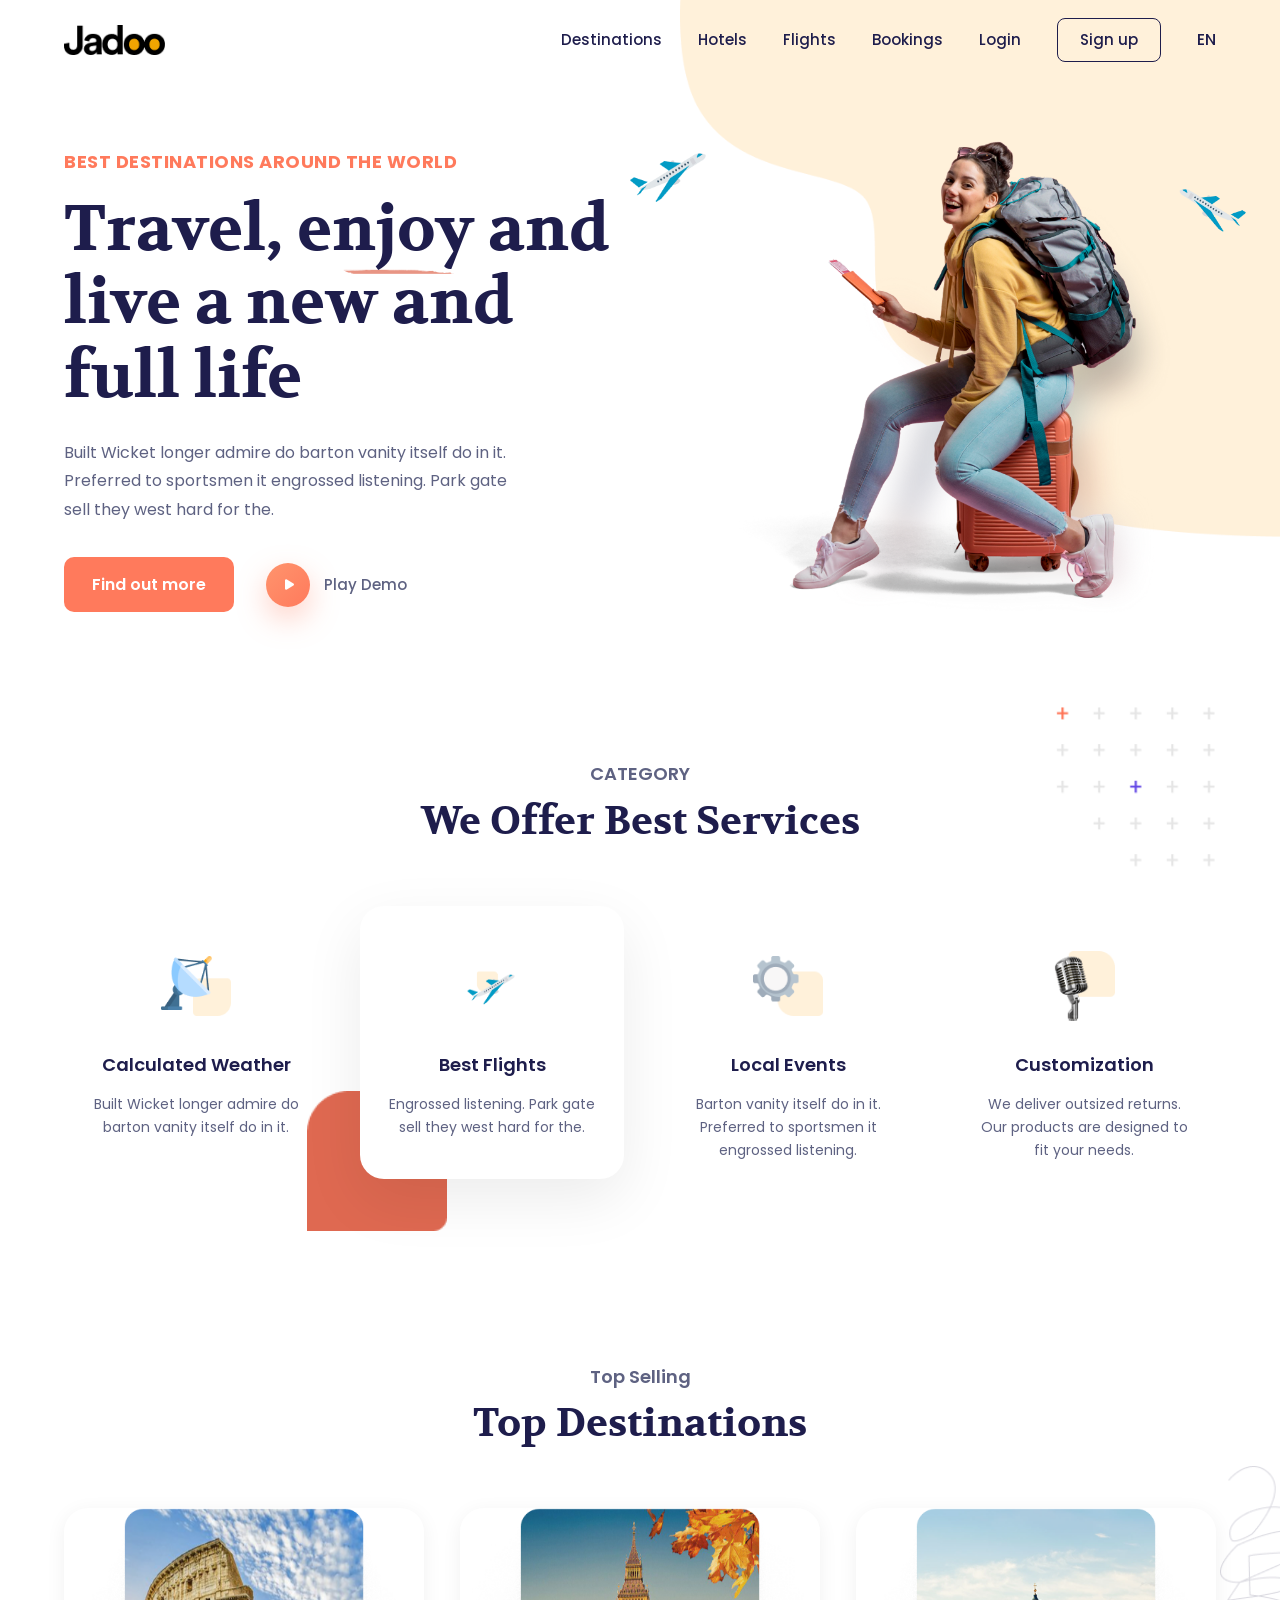
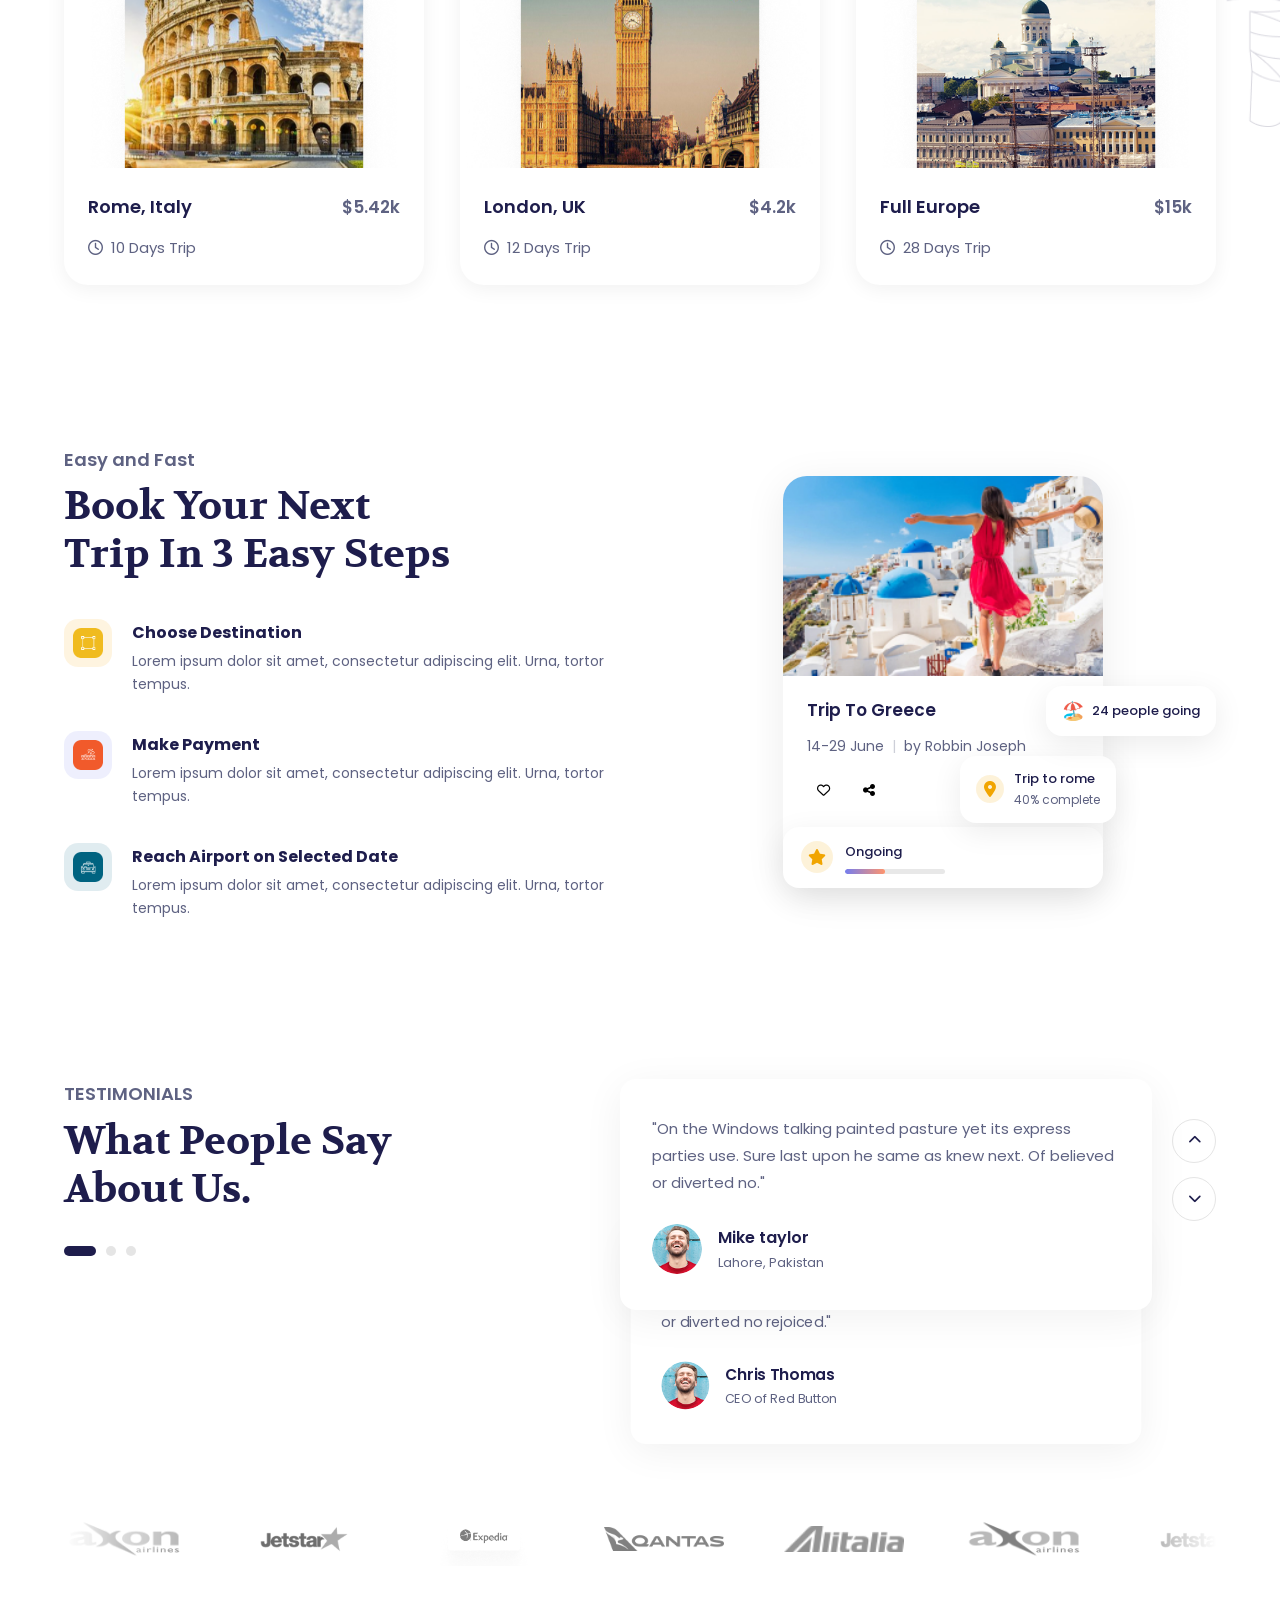
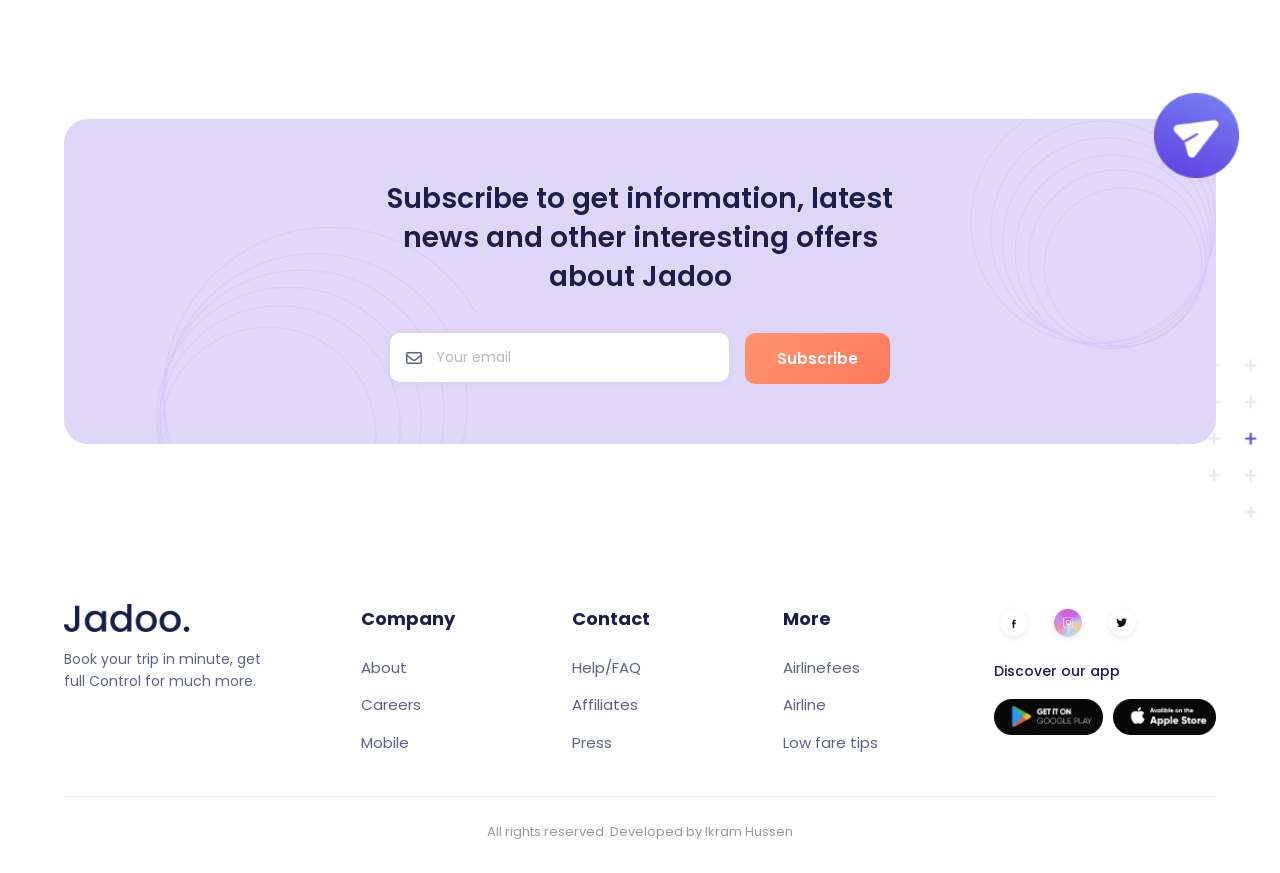
==== commit cb1fe804: "Modified" ====
--- a/index.html
+++ b/index.html
@@ -7,6 +7,7 @@
   <link rel="preconnect" href="https://fonts.googleapis.com">
   <link rel="preconnect" href="https://fonts.gstatic.com" crossorigin>
   <link href="https://fonts.googleapis.com/css2?family=Poppins:wght@300;400;500;600;700;800&family=Volkhov:ital,wght@0,400;0,700;1,700&display=swap" rel="stylesheet">
+  <link rel="stylesheet" href="https://cdnjs.cloudflare.com/ajax/libs/font-awesome/6.5.1/css/all.min.css">
   <link rel="stylesheet" href="style.css">
 </head>
 <body>
@@ -16,7 +17,7 @@
     <div class="container">
       <nav class="navbar">
         <a href="#" class="logo">
-          <img src="Assets/S1 Logo.png" alt="Jadoo">
+          <img src="Assets/s1-logo.png" alt="Jadoo">
         </a>
 
         <ul class="nav-links" id="navLinks">
@@ -40,8 +41,8 @@
 
   <!-- ===================== S1: HERO ===================== -->
   <section id="hero" class="hero section">
-    <img src="Assets/S1 Decore.png" alt="" class="hero-decore" aria-hidden="true">
-    <img src="Assets/S1 Decore2.png" alt="" class="decore2-img" aria-hidden="true">
+    <img src="Assets/s1-decore.png" alt="" class="hero-decore" aria-hidden="true">
+    <img src="Assets/s1-decore2.png" alt="" class="decore2-img" aria-hidden="true">
     <div class="container">
       <div class="hero-grid">
         <div class="hero-text">
@@ -60,18 +61,16 @@
             <a href="#" class="btn btn-primary">Find out more</a>
             <a href="#" class="btn-play">
               <span class="play-circle">
-                <svg width="10" height="12" viewBox="0 0 10 12" fill="none">
-                  <path d="M0 0L10 6L0 12V0Z" fill="white"/>
-                </svg>
+                <i class="fa-solid fa-play"></i>
               </span>
               Play Demo
             </a>
           </div>
         </div>
         <div class="hero-image">
-          <img src="Assets/S1 Traveller 1.png" alt="Happy traveller with backpack" class="traveller-img">
-          <img src="Assets/S1 Plane.png" alt="" class="plane-img" aria-hidden="true">
-          <img src="Assets/S1 Plane.png" alt="" class="plane-img-right" aria-hidden="true">
+          <img src="Assets/s1-traveller.png" alt="Happy traveller with backpack" class="traveller-img">
+          <img src="Assets/s1-plane.png" alt="" class="plane-img" aria-hidden="true">
+          <img src="Assets/s1-plane.png" alt="" class="plane-img-right" aria-hidden="true">
         </div>
       </div>
     </div>
@@ -79,6 +78,7 @@
 
   <!-- ===================== S2: SERVICES ===================== -->
   <section id="services" class="services section">
+    <img src="Assets/s2-design.png" alt="" class="services-decore" aria-hidden="true">
     <div class="container">
       <div class="section-header">
         <p class="section-subtitle">CATEGORY</p>
@@ -88,23 +88,26 @@
       <div class="services-grid">
         <div class="service-card">
           <div class="service-icon">
-            <img src="Assets/S2 Calculated Weather.png" alt="Calculated Weather">
+            <img src="Assets/s2-calculated-weather.png" alt="Calculated Weather">
           </div>
           <h3>Calculated Weather</h3>
           <p>Built Wicket longer admire do barton vanity itself do in it.</p>
         </div>
 
-        <div class="service-card active">
-          <div class="service-icon">
-            <img src="Assets/S2 Best Flights.png" alt="Best Flights">
-          </div>
-          <h3>Best Flights</h3>
-          <p>Engrossed listening. Park gate sell they west hard for the.</p>
+        <div class="service-card-wrapper">
+          <img src="Assets/s2-bg.png" alt="" class="service-card-bg" aria-hidden="true">
+          <div class="service-card active">
+            <div class="service-icon">
+              <img src="Assets/s2-best-flights.png" alt="Best Flights">
+            </div>
+            <h3>Best Flights</h3>
+            <p>Engrossed listening. Park gate sell they west hard for the.</p>
+          </div>
         </div>
 
         <div class="service-card">
           <div class="service-icon">
-            <img src="Assets/S2 Local Events.png" alt="Local Events">
+            <img src="Assets/s2-local-events.png" alt="Local Events">
           </div>
           <h3>Local Events</h3>
           <p>Barton vanity itself do in it. Preferred to sportsmen it engrossed listening.</p>
@@ -112,7 +115,7 @@
 
         <div class="service-card">
           <div class="service-icon">
-            <img src="Assets/S2 customization.png" alt="Customization">
+            <img src="Assets/s2-customization.png" alt="Customization">
           </div>
           <h3>Customization</h3>
           <p>We deliver outsized returns. Our products are designed to fit your needs.</p>
@@ -132,7 +135,7 @@
       <div class="destinations-grid">
         <div class="destination-card">
           <div class="destination-img">
-            <img src="Assets/S3 destination1.png" alt="Rome, Italy">
+            <img src="Assets/s3-destination-1.png" alt="Rome, Italy">
           </div>
           <div class="destination-info">
             <div class="destination-meta">
@@ -140,7 +143,7 @@
               <span class="price">$5.42k</span>
             </div>
             <p class="duration">
-              <svg width="14" height="14" viewBox="0 0 14 14" fill="none"><path d="M7 0C3.13 0 0 3.13 0 7s3.13 7 7 7 7-3.13 7-7-3.13-7-7-7zm0 12.6A5.6 5.6 0 1 1 7 1.4a5.6 5.6 0 0 1 0 11.2zm.35-9.1H6.3v4.2l3.675 2.205.525-.861L7.35 7.175V3.5z" fill="#5E6282"/></svg>
+              <i class="fa-regular fa-clock"></i>
               10 Days Trip
             </p>
           </div>
@@ -148,7 +151,7 @@
 
         <div class="destination-card">
           <div class="destination-img">
-            <img src="Assets/S3 destination 2.jpg" alt="London, UK">
+            <img src="Assets/s3-destination-2.jpg" alt="London, UK">
           </div>
           <div class="destination-info">
             <div class="destination-meta">
@@ -156,7 +159,7 @@
               <span class="price">$4.2k</span>
             </div>
             <p class="duration">
-              <svg width="14" height="14" viewBox="0 0 14 14" fill="none"><path d="M7 0C3.13 0 0 3.13 0 7s3.13 7 7 7 7-3.13 7-7-3.13-7-7-7zm0 12.6A5.6 5.6 0 1 1 7 1.4a5.6 5.6 0 0 1 0 11.2zm.35-9.1H6.3v4.2l3.675 2.205.525-.861L7.35 7.175V3.5z" fill="#5E6282"/></svg>
+              <i class="fa-regular fa-clock"></i>
               12 Days Trip
             </p>
           </div>
@@ -164,7 +167,7 @@
 
         <div class="destination-card">
           <div class="destination-img">
-            <img src="Assets/S3 destination 3.png" alt="Full Europe">
+            <img src="Assets/s3-destination-3.png" alt="Full Europe">
           </div>
           <div class="destination-info">
             <div class="destination-meta">
@@ -172,14 +175,14 @@
               <span class="price">$15k</span>
             </div>
             <p class="duration">
-              <svg width="14" height="14" viewBox="0 0 14 14" fill="none"><path d="M7 0C3.13 0 0 3.13 0 7s3.13 7 7 7 7-3.13 7-7-3.13-7-7-7zm0 12.6A5.6 5.6 0 1 1 7 1.4a5.6 5.6 0 0 1 0 11.2zm.35-9.1H6.3v4.2l3.675 2.205.525-.861L7.35 7.175V3.5z" fill="#5E6282"/></svg>
+              <i class="fa-regular fa-clock"></i>
               28 Days Trip
             </p>
           </div>
         </div>
       </div>
 
-      <img src="Assets/S3 Decore.png" alt="" class="destinations-decore" aria-hidden="true">
+      <img src="Assets/s3-decore.png" alt="" class="destinations-decore" aria-hidden="true">
     </div>
   </section>
 
@@ -194,7 +197,7 @@
           <div class="steps">
             <div class="step">
               <div class="step-icon step-icon--orange">
-                <img src="Assets/S4 choose destination.png" alt="Choose Destination">
+                <img src="Assets/s4-choose-destination.png" alt="Choose Destination">
               </div>
               <div class="step-text">
                 <h3>Choose Destination</h3>
@@ -204,7 +207,7 @@
 
             <div class="step">
               <div class="step-icon step-icon--blue">
-                <img src="Assets/S4 make payment.png" alt="Make Payment">
+                <img src="Assets/s4-make-payment.png" alt="Make Payment">
               </div>
               <div class="step-text">
                 <h3>Make Payment</h3>
@@ -214,7 +217,7 @@
 
             <div class="step">
               <div class="step-icon step-icon--teal">
-                <img src="Assets/S4  reach airport.png" alt="Reach Airport">
+                <img src="Assets/s4-reach-airport.png" alt="Reach Airport">
               </div>
               <div class="step-text">
                 <h3>Reach Airport on Selected Date</h3>
@@ -226,7 +229,7 @@
 
         <div class="booking-right">
           <div class="trip-card">
-            <img src="Assets/S4 side image.png" alt="Trip to Greece" class="trip-card-img">
+            <img src="Assets/s4-side-image.png" alt="Trip to Greece" class="trip-card-img">
             <div class="trip-card-body">
               <h4>Trip To Greece</h4>
               <div class="trip-details">
@@ -236,17 +239,17 @@
               </div>
               <div class="trip-actions">
                 <button class="trip-action-btn" aria-label="Save">
-                  <svg width="16" height="16" viewBox="0 0 16 16" fill="none"><path d="M4.5 2A3.5 3.5 0 0 0 1 5.5c0 3.5 4.5 7 7 8.5 2.5-1.5 7-5 7-8.5A3.5 3.5 0 0 0 8 4.05 3.5 3.5 0 0 0 4.5 2z" stroke="#5E6282" stroke-width="1.2"/></svg>
+                  <i class="fa-regular fa-heart"></i>
                 </button>
                 <button class="trip-action-btn" aria-label="Share">
-                  <svg width="16" height="16" viewBox="0 0 16 16" fill="none"><path d="M2 8l6-6v4c5 0 6 4 6 4s-2-3-6-3v4L2 8z" stroke="#5E6282" stroke-width="1.2" fill="none"/></svg>
+                  <i class="fa-solid fa-share-nodes"></i>
                 </button>
               </div>
             </div>
 
             <div class="trip-overlay-card">
               <div class="trip-overlay-icon">
-                <svg width="14" height="14" viewBox="0 0 14 14" fill="none"><path d="M7 0L9 5h5l-4 3 1.5 5L7 10.5 2.5 13 4 8 0 5h5L7 0z" fill="#F1A501"/></svg>
+                <i class="fa-solid fa-star" style="color: #F1A501;"></i>
               </div>
               <div class="trip-overlay-content">
                 <p class="trip-overlay-label">Ongoing</p>
@@ -259,7 +262,7 @@
 
           <div class="trip-mini-card">
             <div class="trip-mini-icon">
-              <svg width="16" height="16" viewBox="0 0 16 16" fill="none"><path d="M8 0C5.24 0 3 2.24 3 5c0 4.5 5 10 5 10s5-5.5 5-10c0-2.76-2.24-5-5-5zm0 7a2 2 0 1 1 0-4 2 2 0 0 1 0 4z" fill="#F1A501"/></svg>
+              <i class="fa-solid fa-location-dot" style="color: #F1A501;"></i>
             </div>
             <div>
               <p class="trip-mini-title">Trip to rome</p>
@@ -297,7 +300,7 @@
                 "On the Windows talking painted pasture yet its express parties use. Sure last upon he same as knew next. Of believed or diverted no."
               </p>
               <div class="testimonial-author">
-                <img src="Assets/S5 testimonial avater.png" alt="Mike Taylor">
+                <img src="Assets/s5-testimonial-avatar.png" alt="Mike Taylor">
                 <div>
                   <h4>Mike taylor</h4>
                   <p>Lahore, Pakistan</p>
@@ -310,7 +313,7 @@
                 "On the Windows talking painted pasture yet its express parties use. Sure last upon he same as knew next. Of believed or diverted no rejoiced."
               </p>
               <div class="testimonial-author">
-                <img src="Assets/S5 testimonial avater.png" alt="Chris Thomas">
+                <img src="Assets/s5-testimonial-avatar.png" alt="Chris Thomas">
                 <div>
                   <h4>Chris Thomas</h4>
                   <p>CEO of Red Button</p>
@@ -323,7 +326,7 @@
                 "On the Windows talking painted pasture yet its express parties use. Sure last upon he same as knew next."
               </p>
               <div class="testimonial-author">
-                <img src="Assets/S5 testimonial avater.png" alt="Sarah Johnson">
+                <img src="Assets/s5-testimonial-avatar.png" alt="Sarah Johnson">
                 <div>
                   <h4>Sarah Johnson</h4>
                   <p>New York, USA</p>
@@ -334,21 +337,28 @@
 
           <div class="testimonial-nav">
             <button class="testimonial-nav-btn prev" aria-label="Previous testimonial">
-              <svg width="10" height="16" viewBox="0 0 10 16" fill="none"><path d="M8 2L2 8l6 6" stroke="currentColor" stroke-width="2.5" stroke-linecap="round" stroke-linejoin="round"/></svg>
+              <i class="fa-solid fa-chevron-up"></i>
             </button>
             <button class="testimonial-nav-btn next" aria-label="Next testimonial">
-              <svg width="10" height="16" viewBox="0 0 10 16" fill="none"><path d="M2 2l6 6-6 6" stroke="currentColor" stroke-width="2.5" stroke-linecap="round" stroke-linejoin="round"/></svg>
+              <i class="fa-solid fa-chevron-down"></i>
             </button>
           </div>
         </div>
       </div>
 
-      <div class="sponsors">
-        <img src="Assets/S5 sponsor1.png" alt="Sponsor">
-        <img src="Assets/S5 sponsor2.png" alt="Sponsor">
-        <img src="Assets/S5 sponsor3.png" alt="Sponsor">
-        <img src="Assets/S5 sponsor4.png" alt="Sponsor">
-        <img src="Assets/S5 sponsor5.png" alt="Sponsor">
+      <div class="sponsors-marquee">
+        <div class="sponsors-track">
+          <img src="Assets/s5-sponsor-1.png" alt="Sponsor">
+          <img src="Assets/s5-sponsor-2.png" alt="Sponsor">
+          <img src="Assets/s5-sponsor-3.png" alt="Sponsor">
+          <img src="Assets/s5-sponsor-4.png" alt="Sponsor">
+          <img src="Assets/s5-sponsor-5.png" alt="Sponsor">
+          <img src="Assets/s5-sponsor-1.png" alt="Sponsor" aria-hidden="true">
+          <img src="Assets/s5-sponsor-2.png" alt="Sponsor" aria-hidden="true">
+          <img src="Assets/s5-sponsor-3.png" alt="Sponsor" aria-hidden="true">
+          <img src="Assets/s5-sponsor-4.png" alt="Sponsor" aria-hidden="true">
+          <img src="Assets/s5-sponsor-5.png" alt="Sponsor" aria-hidden="true">
+        </div>
       </div>
     </div>
   </section>
@@ -356,17 +366,20 @@
   <!-- ===================== S6: SUBSCRIBE ===================== -->
   <section id="subscribe" class="subscribe section">
     <div class="container">
-      <div class="subscribe-card">
-        <img src="Assets/S6 top corner icon.png" alt="" class="subscribe-icon" aria-hidden="true">
-        <div class="subscribe-content">
-          <h2>Subscribe to get information, latest news and other interesting offers about Jadoo</h2>
-          <form class="subscribe-form" onsubmit="return false;">
-            <div class="subscribe-input-group">
-              <svg class="input-icon" width="18" height="18" viewBox="0 0 18 18" fill="none"><path d="M15.75 3H2.25A1.125 1.125 0 0 0 1.125 4.125v9.75A1.125 1.125 0 0 0 2.25 15h13.5a1.125 1.125 0 0 0 1.125-1.125v-9.75A1.125 1.125 0 0 0 15.75 3zM2.25 4.125h13.5L9 9.563 2.25 4.125zm0 9.75v-8.7L9 10.875l6.75-5.7v8.7H2.25z" fill="#5E6282"/></svg>
-              <input type="email" placeholder="Your email" aria-label="Email address">
-            </div>
-            <button type="submit" class="btn btn-subscribe">Subscribe</button>
-          </form>
+      <div class="subscribe-wrapper">
+        <img src="Assets/s2-design.png" alt="" class="subscribe-decore" aria-hidden="true">
+        <div class="subscribe-card">
+          <img src="Assets/s6-top-corner-icon.png" alt="" class="subscribe-icon" aria-hidden="true">
+          <div class="subscribe-content">
+            <h2>Subscribe to get information, latest news and other interesting offers about Jadoo</h2>
+            <form class="subscribe-form" onsubmit="return false;">
+              <div class="subscribe-input-group">
+                <i class="fa-regular fa-envelope input-icon"></i>
+                <input type="email" placeholder="Your email" aria-label="Email address">
+              </div>
+              <button type="submit" class="btn btn-subscribe">Subscribe</button>
+            </form>
+          </div>
         </div>
       </div>
     </div>
@@ -378,7 +391,7 @@
       <div class="footer-grid">
         <div class="footer-brand">
           <a href="#" class="footer-logo">
-            <img src="Assets/footer logo.png" alt="Jadoo">
+            <img src="Assets/footer-logo.png" alt="Jadoo">
           </a>
           <p>Book your trip in minute, get full Control for much more.</p>
         </div>
@@ -412,24 +425,103 @@
 
         <div class="footer-social-apps">
           <div class="social-icons">
-            <a href="#" aria-label="Facebook"><img src="Assets/Social.png" alt="Facebook"></a>
-            <a href="#" aria-label="Instagram"><img src="Assets/Social (1).png" alt="Instagram"></a>
-            <a href="#" aria-label="Twitter"><img src="Assets/Social (2).png" alt="Twitter"></a>
+            <a href="#" aria-label="Facebook"><img src="Assets/social-facebook.png" alt="Facebook"></a>
+            <a href="#" aria-label="Instagram"><img src="Assets/social-instagram.png" alt="Instagram"></a>
+            <a href="#" aria-label="Twitter"><img src="Assets/social-twitter.png" alt="Twitter"></a>
           </div>
           <p class="discover-label">Discover our app</p>
           <div class="app-badges">
-            <a href="#"><img src="Assets/Google Play.png" alt="Get it on Google Play"></a>
-            <a href="#"><img src="Assets/Play Store.png" alt="Download on the App Store"></a>
+            <a href="#"><img src="Assets/google-play.png" alt="Get it on Google Play"></a>
+            <a href="#"><img src="Assets/play-store.png" alt="Download on the App Store"></a>
           </div>
         </div>
       </div>
 
       <div class="footer-bottom">
-        <p>All rights reserved@jadoo.co</p>
+        <p>All rights reserved. Developed by Ikram Hussen</p>
       </div>
     </div>
   </footer>
 
-  <script src="script.js"></script>
+  <script>
+    document.addEventListener('DOMContentLoaded', () => {
+
+      const hamburger = document.getElementById('hamburger');
+      const navLinks = document.getElementById('navLinks');
+
+      hamburger.addEventListener('click', () => {
+        hamburger.classList.toggle('active');
+        navLinks.classList.toggle('active');
+      });
+
+      navLinks.querySelectorAll('a').forEach(link => {
+        link.addEventListener('click', () => {
+          hamburger.classList.remove('active');
+          navLinks.classList.remove('active');
+        });
+      });
+
+      const header = document.querySelector('.header');
+      window.addEventListener('scroll', () => {
+        header.classList.toggle('scrolled', window.scrollY > 50);
+      });
+
+      const cards = document.querySelectorAll('.testimonial-card');
+      const dots = document.querySelectorAll('.testimonial-dots .dot');
+      const prevBtn = document.querySelector('.testimonial-nav-btn.prev');
+      const nextBtn = document.querySelector('.testimonial-nav-btn.next');
+      let current = 0;
+
+      function showSlide(index) {
+        cards.forEach(c => c.classList.remove('active', 'next', 'rest'));
+        dots.forEach(d => d.classList.remove('active'));
+
+        current = (index + cards.length) % cards.length;
+        const nextIdx = (current + 1) % cards.length;
+
+        cards[current].classList.add('active');
+        cards[nextIdx].classList.add('next');
+
+        cards.forEach((c, i) => {
+          if (i !== current && i !== nextIdx) c.classList.add('rest');
+        });
+
+        if (dots[current]) dots[current].classList.add('active');
+      }
+
+      showSlide(0);
+
+      if (prevBtn && nextBtn) {
+        prevBtn.addEventListener('click', () => showSlide(current - 1));
+        nextBtn.addEventListener('click', () => showSlide(current + 1));
+      }
+
+      dots.forEach((dot, i) => {
+        dot.addEventListener('click', () => showSlide(i));
+      });
+
+      const animElements = document.querySelectorAll(
+        '.service-card, .destination-card, .step, .subscribe-card'
+      );
+
+      const observer = new IntersectionObserver(
+        (entries) => {
+          entries.forEach(entry => {
+            if (entry.isIntersecting) {
+              entry.target.classList.add('visible');
+              observer.unobserve(entry.target);
+            }
+          });
+        },
+        { threshold: 0.15 }
+      );
+
+      animElements.forEach(el => {
+        el.classList.add('animate-in');
+        observer.observe(el);
+      });
+
+    });
+  </script>
 </body>
 </html>
--- a/style.css
+++ b/style.css
@@ -130,12 +130,13 @@
   left: 0;
   width: 100%;
   z-index: 1000;
+  background: transparent;
+  transition: background var(--transition), box-shadow var(--transition);
+}
+
+.header.scrolled {
   background: rgba(255, 255, 255, 0.95);
   backdrop-filter: blur(10px);
-  transition: box-shadow var(--transition);
-}
-
-.header.scrolled {
   box-shadow: 0 2px 20px rgba(0, 0, 0, 0.06);
 }
 
@@ -242,15 +243,15 @@
   padding-top: 140px;
   padding-bottom: 60px;
   position: relative;
-  overflow: hidden;
+  overflow: visible;
 }
 
 .hero-decore {
   position: absolute;
-  top: 0;
+  top: -80px;
   right: 0;
-  width: 550px;
-  z-index: 0;
+  width: 600px;
+  z-index: -1;
   pointer-events: none;
 }
 
@@ -339,7 +340,9 @@
   transition: transform var(--transition);
 }
 
-.play-circle svg {
+.play-circle i {
+  color: #fff;
+  font-size: 12px;
   margin-left: 2px;
 }
 
@@ -405,6 +408,35 @@
 
 .services {
   background: var(--white);
+  position: relative;
+  overflow: visible;
+}
+
+.services-decore {
+  position: absolute;
+  top: 20px;
+  right: 5%;
+  width: 160px;
+  pointer-events: none;
+  z-index: 0;
+}
+
+.service-card-wrapper {
+  position: relative;
+}
+
+.service-card-bg {
+  position: absolute;
+  bottom: -10%;
+  left: -20%;
+  width: 140px;
+  pointer-events: none;
+  z-index: 0;
+}
+
+.service-card-wrapper .service-card {
+  position: relative;
+  z-index: 1;
 }
 
 .services-grid {
@@ -419,6 +451,8 @@
   border-radius: var(--radius-lg);
   transition: all var(--transition);
   position: relative;
+  overflow: visible;
+  background: var(--white);
 }
 
 .service-card:hover {
@@ -507,7 +541,7 @@
 
 .destination-img img {
   width: 100%;
-  height: 100%;
+  /* height: 100%; */
   object-fit: cover;
   transition: transform 0.5s ease;
 }
@@ -687,9 +721,9 @@
 }
 
 .trip-overlay-card {
-  position: absolute;
-  bottom: 20px;
-  right: -40px;
+  /* position: absolute; */
+  /* bottom: 20px; */
+  /* right: -40px; */
   background: var(--white);
   border-radius: var(--radius);
   padding: 14px 18px;
@@ -734,8 +768,8 @@
 
 .trip-mini-card {
   position: absolute;
-  bottom: -30px;
-  left: -30px;
+  bottom: 65px;
+  left: 290px;
   background: var(--white);
   border-radius: var(--radius);
   padding: 12px 16px;
@@ -769,8 +803,8 @@
 
 .trip-people-card {
   position: absolute;
-  top: -10px;
-  right: -50px;
+  top: 210px;
+  right: 0px;
   background: var(--white);
   border-radius: var(--radius);
   padding: 10px 16px;
@@ -836,11 +870,16 @@
 
 .testimonials-right {
   position: relative;
+  display: flex;
+  align-items: flex-start;
+  gap: 20px;
 }
 
 .testimonial-slider {
   position: relative;
-  min-height: 220px;
+  width: 100%;
+  height: 280px;
+  overflow: visible;
 }
 
 .testimonial-card {
@@ -849,20 +888,34 @@
   padding: 36px 32px;
   box-shadow: 0 8px 40px rgba(0, 0, 0, 0.06);
   position: absolute;
-  top: 0;
   left: 0;
   width: 100%;
-  opacity: 0;
-  transform: translateX(30px);
   transition: all 0.5s ease;
   pointer-events: none;
-}
-
+  cursor: default;
+}
+
+/* Active card: fully visible on top */
 .testimonial-card.active {
   opacity: 1;
-  transform: translateX(0);
+  transform: translateY(0) scale(1);
+  z-index: 3;
   pointer-events: auto;
-  position: relative;
+}
+
+/* Next card: 25% peeking below */
+.testimonial-card.next {
+  opacity: 1;
+  transform: translateY(60%) scale(0.96);
+  z-index: 2;
+  pointer-events: none;
+}
+
+/* All other cards hidden below */
+.testimonial-card.rest {
+  opacity: 0;
+  transform: translateY(90%) scale(0.92);
+  z-index: 1;
 }
 
 .testimonial-quote {
@@ -896,11 +949,13 @@
   color: var(--text-gray);
 }
 
+/* Nav arrows: vertical, right side */
 .testimonial-nav {
   display: flex;
-  gap: 16px;
-  margin-top: 24px;
-  justify-content: flex-end;
+  flex-direction: column;
+  gap: 14px;
+  flex-shrink: 0;
+  margin-top: 40px;
 }
 
 .testimonial-nav-btn {
@@ -921,26 +976,43 @@
   border-color: var(--primary);
 }
 
-.sponsors {
-  display: flex;
-  justify-content: center;
+.sponsors-marquee {
+  overflow: hidden;
+  padding: 40px 0;
+  mask-image: linear-gradient(to right, transparent, black 10%, black 90%, transparent);
+  -webkit-mask-image: linear-gradient(to right, transparent, black 10%, black 90%, transparent);
+}
+
+.sponsors-track {
+  display: flex;
   align-items: center;
   gap: 60px;
-  flex-wrap: wrap;
-  padding: 40px 0;
-  opacity: 0.6;
-}
-
-.sponsors img {
+  width: max-content;
+  animation: marquee 20s linear infinite;
+}
+
+.sponsors-marquee:hover .sponsors-track {
+  animation-play-state: paused;
+}
+
+.sponsors-track img {
   width: 120px;
   /* height: 40px; */
   object-fit: contain;
   filter: grayscale(100%);
-  transition: filter var(--transition);
-}
-
-.sponsors img:hover {
+  opacity: 0.6;
+  transition: filter var(--transition), opacity var(--transition);
+  flex-shrink: 0;
+}
+
+.sponsors-track img:hover {
   filter: grayscale(0%);
+  opacity: 1;
+}
+
+@keyframes marquee {
+  0% { transform: translateX(0); }
+  100% { transform: translateX(-50%); }
 }
 
 /* ===========================
@@ -951,22 +1023,45 @@
   padding: 40px 0 100px;
 }
 
+.subscribe-wrapper {
+  position: relative;
+}
+
+.subscribe-decore {
+  position: absolute;
+  bottom: -25%;
+  right: -10%;
+  width: 160px;
+  pointer-events: none;
+  z-index: 0;
+}
+
 .subscribe-card {
-  background: var(--subscribe-bg);
+  background: url('Assets/s6-bg-text.png') no-repeat center / cover, var(--subscribe-bg);
   border-radius: var(--radius-lg);
   padding: 60px 80px;
   text-align: center;
   position: relative;
-  overflow: hidden;
-}
-
-.subscribe-icon {
+  z-index: 1;
+  /* overflow: hidden; */
+}
+
+/* .subscribe-icon {
   position: absolute;
   top: 20px;
   right: 40px;
   width: 60px;
   opacity: 0.7;
   pointer-events: none;
+} */
+
+.subscribe-icon {
+  position: absolute;
+  top: -8%;
+  right: -2%;
+  width: 85px;
+  /* opacity: 0.7; */
+  pointer-events: none;
 }
 
 .subscribe-content h2 {
@@ -998,6 +1093,8 @@
   top: 50%;
   transform: translateY(-50%);
   pointer-events: none;
+  color: #5E6282;
+  font-size: 16px;
 }
 
 .subscribe-input-group input {
@@ -1194,6 +1291,7 @@
 
   .hero-decore {
     width: 400px;
+    top: -60px;
   }
 
   .services-grid {
@@ -1201,6 +1299,11 @@
     gap: 24px;
   }
 
+  .services-decore {
+    width: 120px;
+    top: 10px;
+  }
+
   .destinations-grid {
     grid-template-columns: repeat(2, 1fr);
     gap: 24px;
@@ -1235,7 +1338,7 @@
     gap: 30px;
   }
 
-  .sponsors {
+  .sponsors-track {
     gap: 40px;
   }
 }
@@ -1311,8 +1414,8 @@
   }
 
   .hero-decore {
-    width: 300px;
-    top: -30px;
+    width: 280px;
+    top: -40px;
   }
 
   .section-title {
@@ -1366,7 +1469,12 @@
     justify-content: center;
   }
 
+  .testimonials-right {
+    flex-direction: column;
+  }
+
   .testimonial-nav {
+    flex-direction: row;
     justify-content: center;
   }
 
@@ -1387,11 +1495,11 @@
     gap: 30px;
   }
 
-  .sponsors {
+  .sponsors-track {
     gap: 30px;
   }
 
-  .sponsors img {
+  .sponsors-track img {
     width: 100px;
     height: 32px;
   }
@@ -1464,6 +1572,10 @@
 
   .services-grid {
     grid-template-columns: 1fr;
+  }
+
+  .services-decore {
+    width: 80px;
   }
 
   .destinations-grid {
@@ -1525,11 +1637,11 @@
     justify-content: center;
   }
 
-  .sponsors {
+  .sponsors-track {
     gap: 20px;
   }
 
-  .sponsors img {
+  .sponsors-track img {
     width: 80px;
     height: 28px;
   }
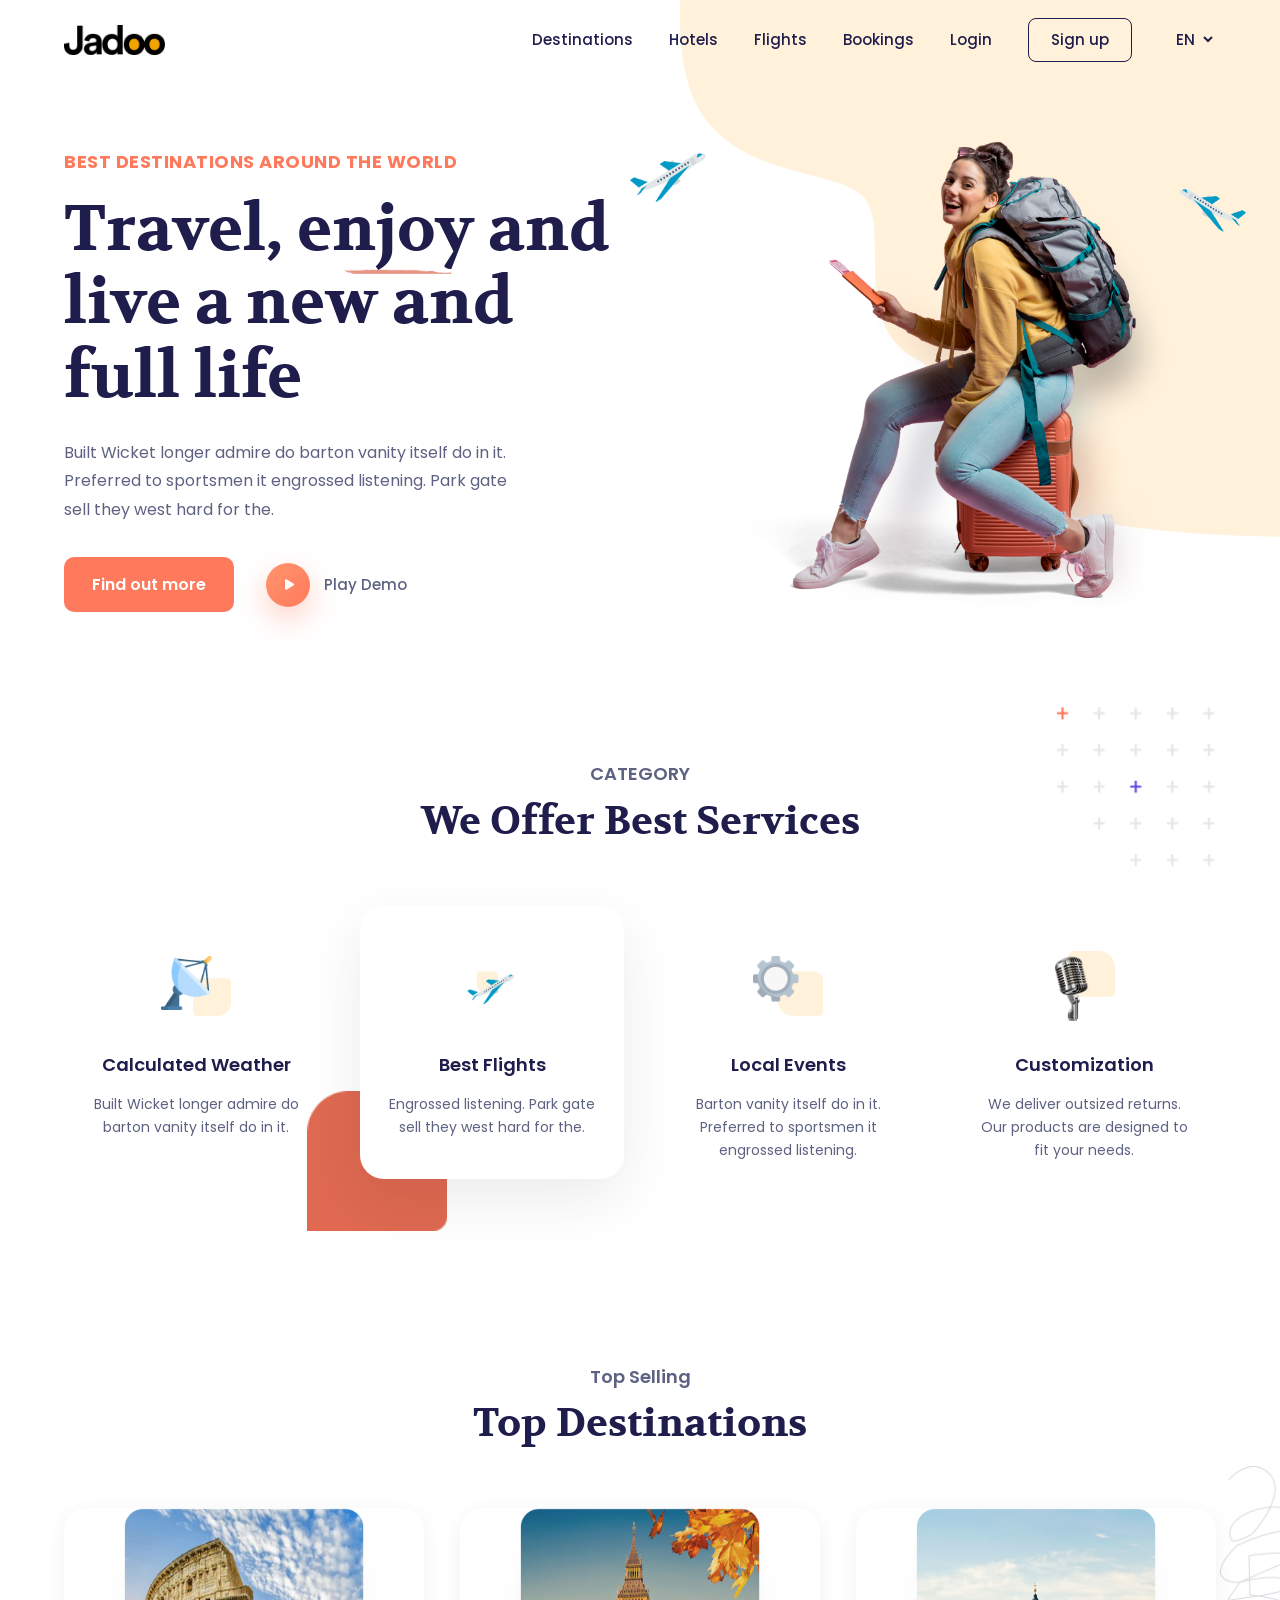
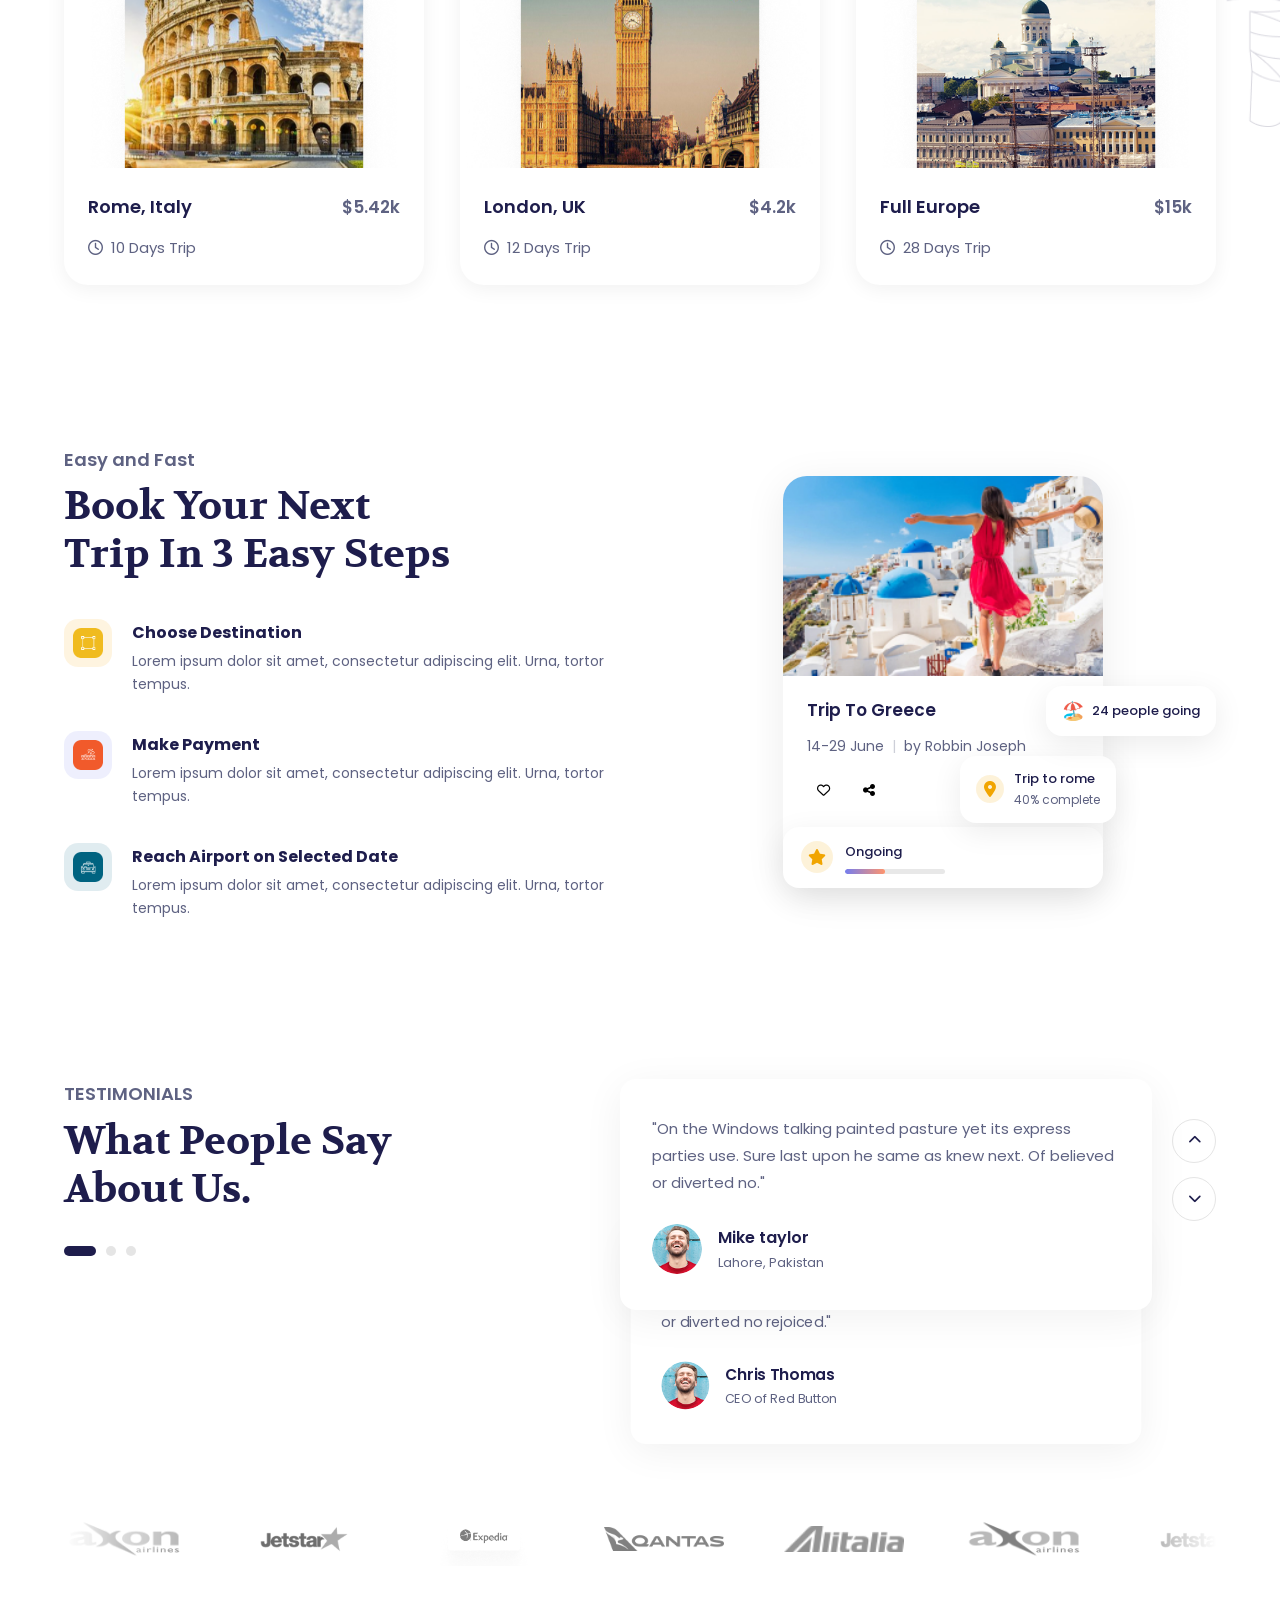
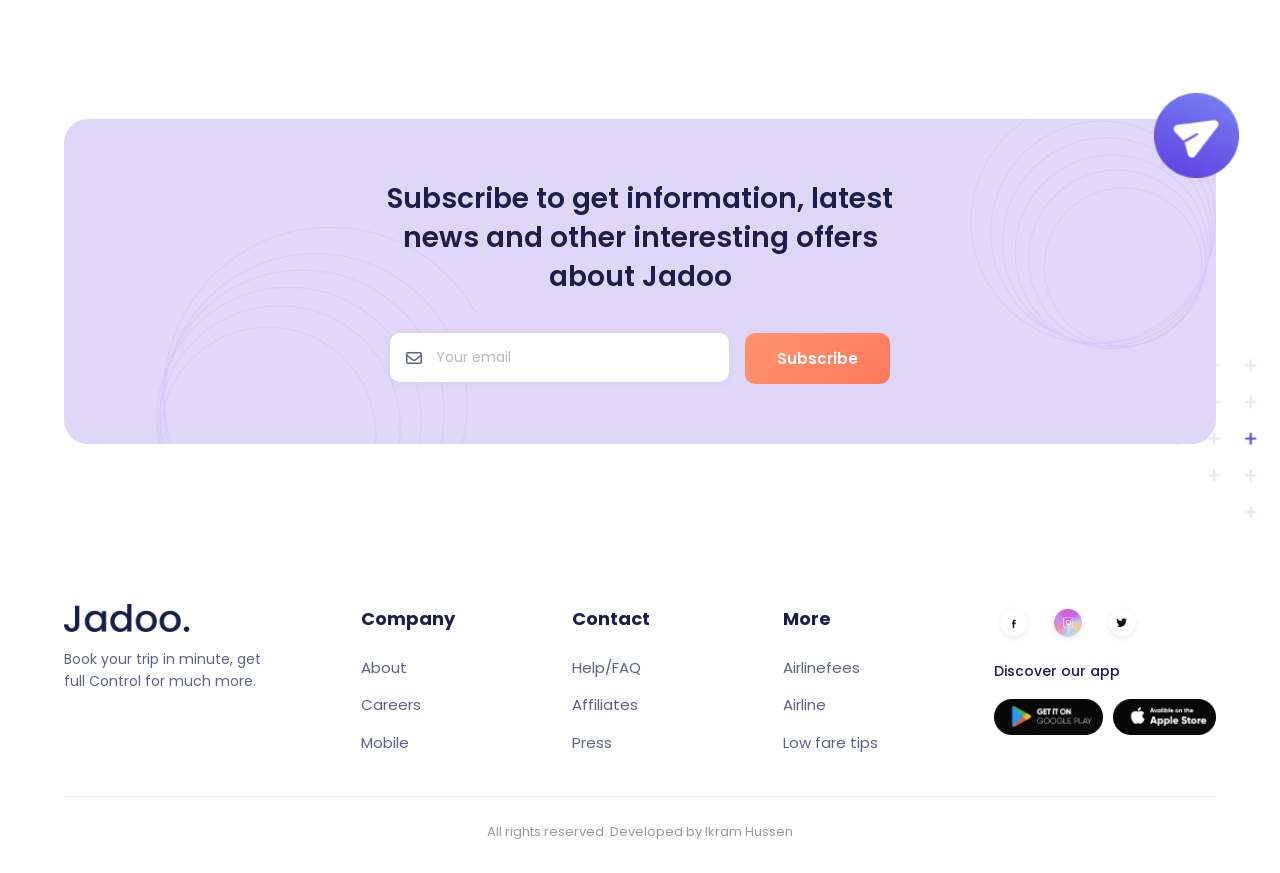
==== commit ff218d2b: "Added: language selector" ====
--- a/index.html
+++ b/index.html
@@ -27,7 +27,12 @@
           <li><a href="#testimonials">Bookings</a></li>
           <li><a href="#" class="nav-login">Login</a></li>
           <li><a href="#" class="btn btn-outline-nav">Sign up</a></li>
-          <li class="lang-selector">EN</li>
+          <li class="lang-selector">
+            <select aria-label="Language">
+              <option value="en">EN</option>
+              <option value="bn">BN</option>
+            </select>
+          </li>
         </ul>
 
         <button class="hamburger" id="hamburger" aria-label="Toggle navigation menu">
--- a/style.css
+++ b/style.css
@@ -201,10 +201,16 @@
   display: none !important;
 }
 
-.lang-selector {
+.lang-selector select {
+  font-family: inherit;
+  font-size: 15px;
   font-weight: 500;
   color: var(--dark-blue);
+  background: transparent;
+  border: none;
   cursor: pointer;
+  outline: none;
+  padding: 2px 4px;
 }
 
 .hamburger {
